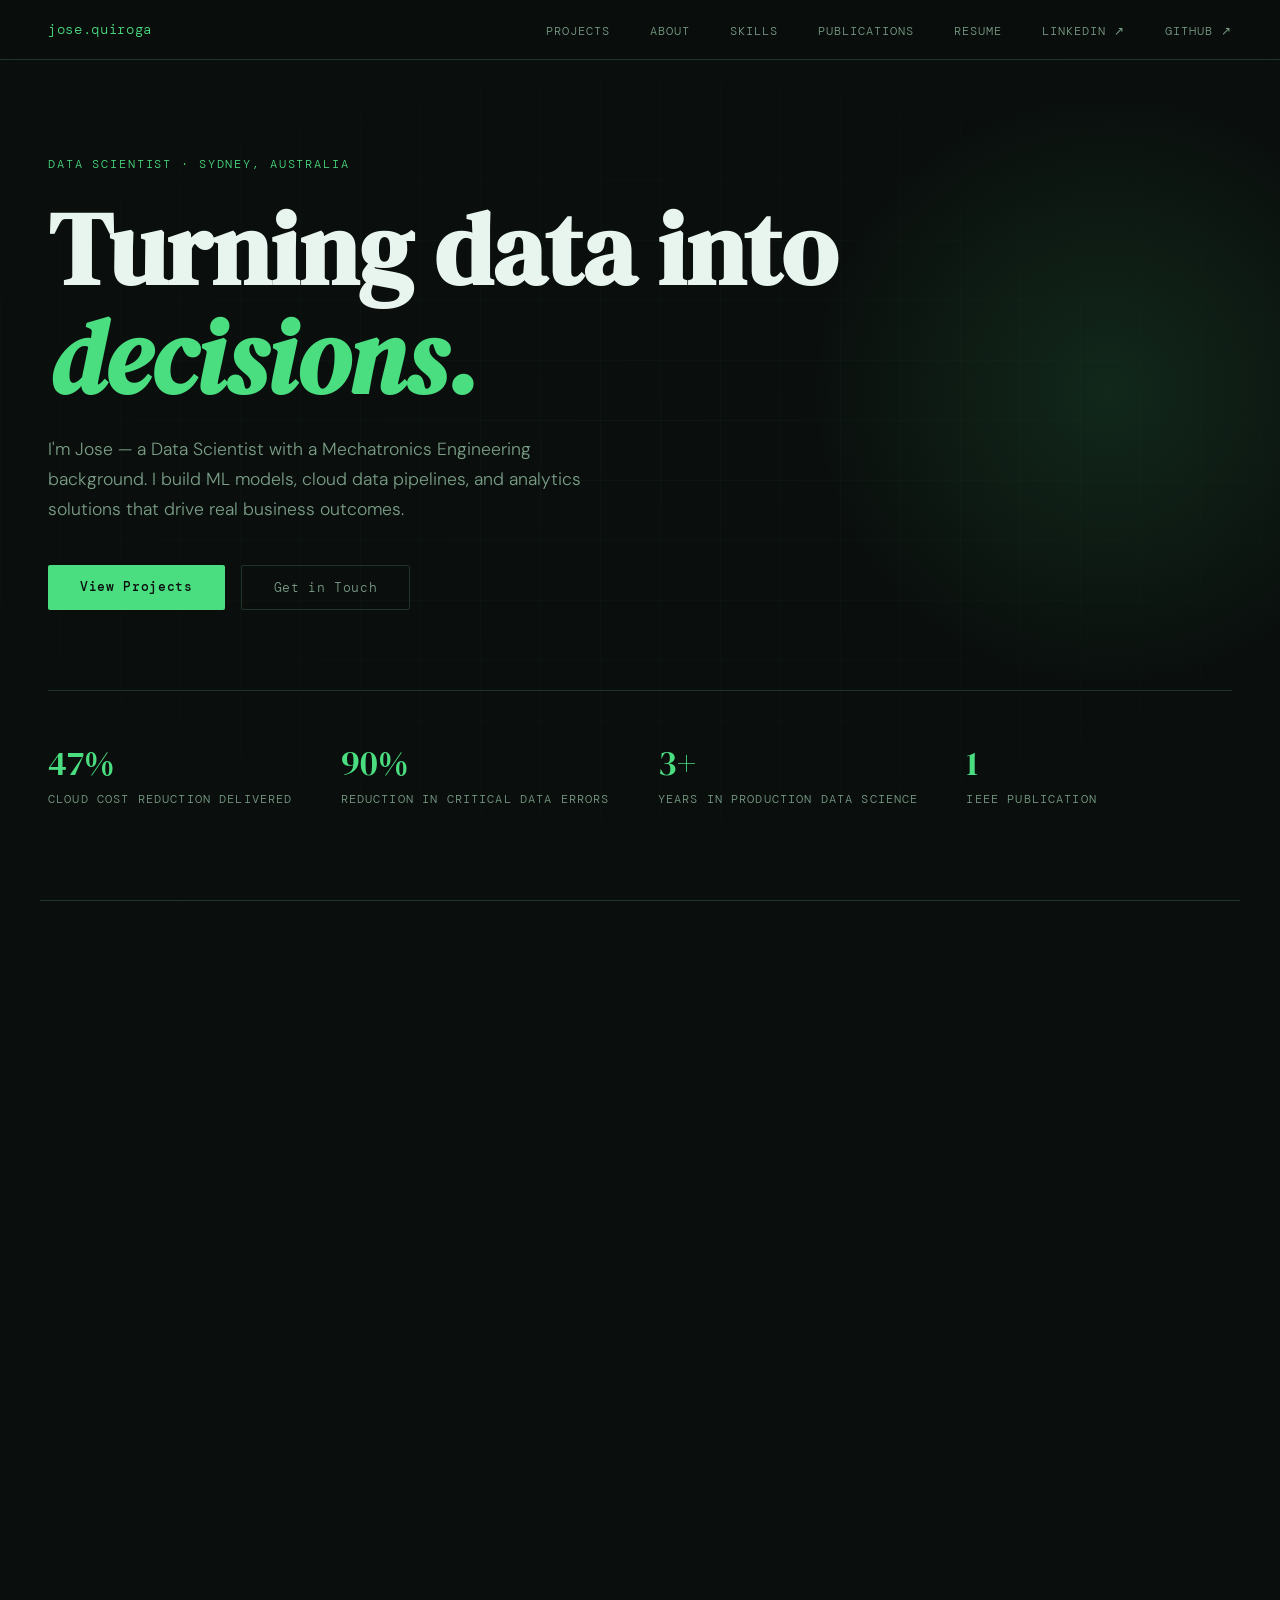
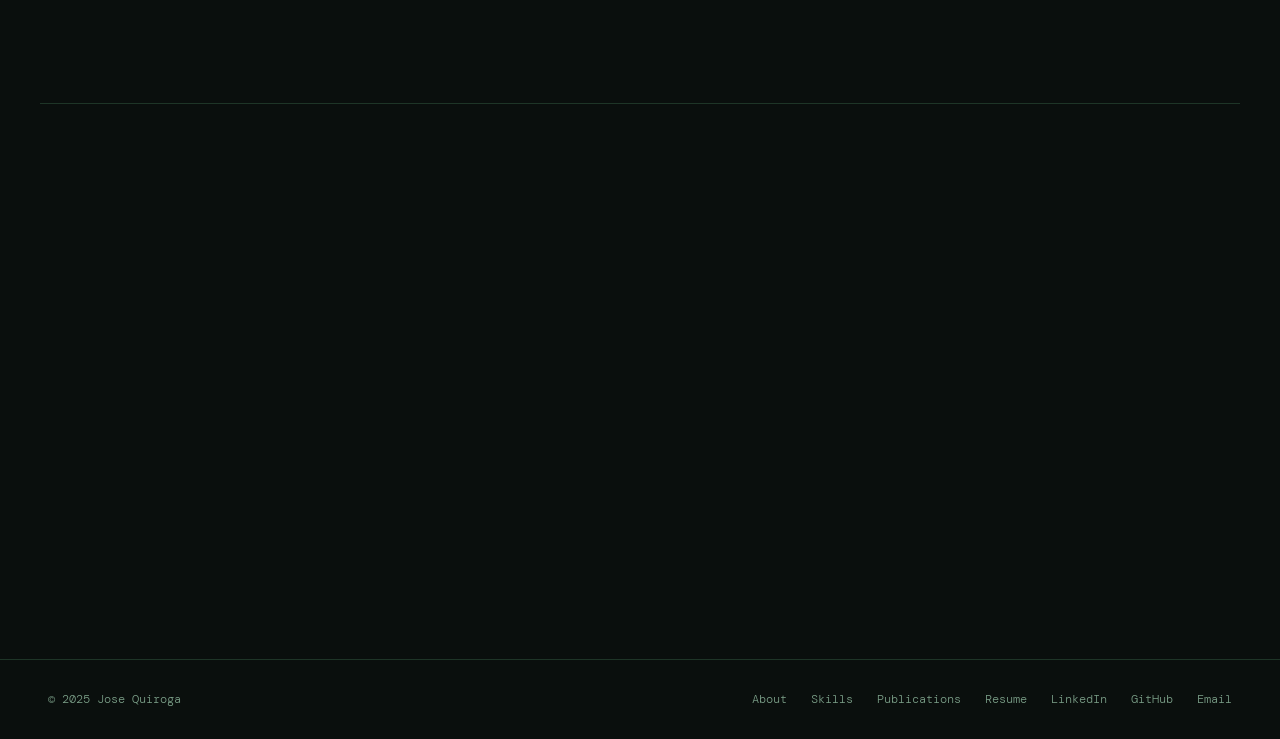
==== index.html @ fa546845 "first commit Changed layouts" ====
<!DOCTYPE html>
<html lang="en">
<head>
  <meta charset="UTF-8" />
  <meta name="viewport" content="width=device-width, initial-scale=1.0" />
  <title>Jose Quiroga — Data Scientist</title>
  <meta name="description" content="Portfolio of Jose Quiroga, a Data Scientist with a Mechatronics Engineering background, specialising in ML, cloud pipelines, and data-driven solutions." />
  <link rel="preconnect" href="https://fonts.googleapis.com" />
  <link href="https://fonts.googleapis.com/css2?family=DM+Serif+Display:ital@0;1&family=DM+Mono:wght@300;400;500&family=DM+Sans:wght@300;400;500&display=swap" rel="stylesheet" />
  <style>
    :root {
      --bg: #0a0f0d;
      --surface: #111a15;
      --card: #162019;
      --accent: #4ade80;
      --accent2: #86efac;
      --text: #e8f5ee;
      --muted: #7a9e87;
      --border: #1e3527;
      --serif: 'DM Serif Display', serif;
      --mono: 'DM Mono', monospace;
      --sans: 'DM Sans', sans-serif;
    }

    *, *::before, *::after { box-sizing: border-box; margin: 0; padding: 0; }

    html { scroll-behavior: smooth; }

    body {
      background: var(--bg);
      color: var(--text);
      font-family: var(--sans);
      font-weight: 300;
      overflow-x: hidden;
    }

    /* ─── NAV ─── */
    nav {
      position: fixed;
      top: 0; left: 0; right: 0;
      z-index: 100;
      display: flex;
      justify-content: space-between;
      align-items: center;
      padding: 1.2rem 3rem;
      background: rgba(10, 15, 13, 0.85);
      backdrop-filter: blur(12px);
      border-bottom: 1px solid var(--border);
    }

    .nav-logo {
      font-family: var(--mono);
      font-size: 0.85rem;
      color: var(--accent);
      letter-spacing: 0.05em;
    }

    .nav-links {
      display: flex;
      gap: 2.5rem;
      list-style: none;
    }

    .nav-links a {
      font-family: var(--mono);
      font-size: 0.78rem;
      color: var(--muted);
      text-decoration: none;
      letter-spacing: 0.08em;
      text-transform: uppercase;
      transition: color 0.2s;
    }

    .nav-links a:hover { color: var(--accent); }

    /* ─── HERO ─── */
    #hero {
      min-height: 100vh;
      display: flex;
      flex-direction: column;
      justify-content: center;
      padding: 8rem 3rem 4rem;
      position: relative;
      overflow: hidden;
    }

    .hero-grid {
      position: absolute;
      inset: 0;
      background-image:
        linear-gradient(rgba(74,222,128,0.04) 1px, transparent 1px),
        linear-gradient(90deg, rgba(74,222,128,0.04) 1px, transparent 1px);
      background-size: 60px 60px;
      mask-image: radial-gradient(ellipse 80% 60% at 50% 50%, black, transparent);
    }

    .hero-glow {
      position: absolute;
      width: 600px;
      height: 600px;
      border-radius: 50%;
      background: radial-gradient(circle, rgba(74,222,128,0.12) 0%, transparent 70%);
      top: 10%; right: -10%;
      pointer-events: none;
    }

    .hero-tag {
      font-family: var(--mono);
      font-size: 0.78rem;
      color: var(--accent);
      letter-spacing: 0.15em;
      text-transform: uppercase;
      margin-bottom: 1.5rem;
      opacity: 0;
      animation: fadeUp 0.8s 0.2s forwards;
    }

    .hero-title {
      font-family: var(--serif);
      font-size: clamp(3.5rem, 8vw, 7rem);
      line-height: 1.05;
      color: var(--text);
      margin-bottom: 1.5rem;
      opacity: 0;
      animation: fadeUp 0.8s 0.4s forwards;
    }

    .hero-title em {
      font-style: italic;
      color: var(--accent);
    }

    .hero-sub {
      font-size: 1.1rem;
      color: var(--muted);
      max-width: 540px;
      line-height: 1.7;
      margin-bottom: 2.5rem;
      opacity: 0;
      animation: fadeUp 0.8s 0.6s forwards;
    }

    .hero-ctas {
      display: flex;
      gap: 1rem;
      flex-wrap: wrap;
      opacity: 0;
      animation: fadeUp 0.8s 0.8s forwards;
    }

    .btn {
      display: inline-block;
      padding: 0.8rem 2rem;
      font-family: var(--mono);
      font-size: 0.82rem;
      letter-spacing: 0.05em;
      text-decoration: none;
      border-radius: 2px;
      transition: all 0.2s;
      cursor: pointer;
    }

    .btn-primary {
      background: var(--accent);
      color: var(--bg);
      font-weight: 500;
    }

    .btn-primary:hover {
      background: var(--accent2);
      transform: translateY(-1px);
    }

    .btn-outline {
      border: 1px solid var(--border);
      color: var(--muted);
    }

    .btn-outline:hover {
      border-color: var(--accent);
      color: var(--accent);
    }

    .hero-stats {
      display: flex;
      gap: 3rem;
      margin-top: 5rem;
      padding-top: 3rem;
      border-top: 1px solid var(--border);
      opacity: 0;
      animation: fadeUp 0.8s 1s forwards;
    }

    .stat-num {
      font-family: var(--serif);
      font-size: 2.2rem;
      color: var(--accent);
      display: block;
    }

    .stat-label {
      font-family: var(--mono);
      font-size: 0.72rem;
      color: var(--muted);
      letter-spacing: 0.1em;
      text-transform: uppercase;
    }

    /* ─── SECTIONS ─── */
    section {
      padding: 6rem 3rem;
      max-width: 1200px;
      margin: 0 auto;
    }

    .section-label {
      font-family: var(--mono);
      font-size: 0.75rem;
      color: var(--accent);
      letter-spacing: 0.15em;
      text-transform: uppercase;
      margin-bottom: 1rem;
    }

    .section-title {
      font-family: var(--serif);
      font-size: clamp(2rem, 4vw, 3rem);
      color: var(--text);
      margin-bottom: 3rem;
    }

    /* ─── ABOUT ─── */
    #about {
      border-top: 1px solid var(--border);
    }

    .about-grid {
      display: grid;
      grid-template-columns: 1fr 1fr;
      gap: 5rem;
      align-items: start;
    }

    .about-text p {
      color: var(--muted);
      line-height: 1.85;
      margin-bottom: 1.2rem;
      font-size: 1rem;
    }

    .about-text p strong {
      color: var(--text);
      font-weight: 500;
    }

    .about-details {
      display: flex;
      flex-direction: column;
      gap: 1.5rem;
    }

    .detail-block {
      background: var(--card);
      border: 1px solid var(--border);
      padding: 1.5rem;
      border-radius: 4px;
    }

    .detail-block h4 {
      font-family: var(--mono);
      font-size: 0.72rem;
      color: var(--accent);
      letter-spacing: 0.12em;
      text-transform: uppercase;
      margin-bottom: 0.8rem;
    }

    .detail-block p, .detail-block ul {
      color: var(--muted);
      font-size: 0.92rem;
      line-height: 1.7;
    }

    .detail-block ul { list-style: none; }

    .detail-block ul li::before {
      content: '→ ';
      color: var(--accent);
      font-family: var(--mono);
    }

    .skills-grid {
      display: flex;
      flex-wrap: wrap;
      gap: 0.5rem;
      margin-top: 0.5rem;
    }

    .skill-tag {
      font-family: var(--mono);
      font-size: 0.72rem;
      padding: 0.3rem 0.75rem;
      border: 1px solid var(--border);
      border-radius: 2px;
      color: var(--muted);
      letter-spacing: 0.05em;
      transition: all 0.2s;
    }

    .skill-tag:hover {
      border-color: var(--accent);
      color: var(--accent);
    }

    /* ─── PROJECTS ─── */
    #projects { border-top: 1px solid var(--border); }

    .projects-list {
      display: flex;
      flex-direction: column;
      gap: 1.5rem;
    }

    .project-card {
      background: var(--card);
      border: 1px solid var(--border);
      border-radius: 4px;
      padding: 2.5rem;
      display: grid;
      grid-template-columns: 1fr auto;
      gap: 2rem;
      align-items: start;
      transition: border-color 0.25s, transform 0.25s;
      position: relative;
      overflow: hidden;
    }

    .project-card::before {
      content: '';
      position: absolute;
      top: 0; left: 0;
      width: 3px;
      height: 100%;
      background: var(--accent);
      transform: scaleY(0);
      transform-origin: bottom;
      transition: transform 0.3s;
    }

    .project-card:hover {
      border-color: rgba(74,222,128,0.3);
      transform: translateX(4px);
    }

    .project-card:hover::before { transform: scaleY(1); }

    .project-num {
      font-family: var(--mono);
      font-size: 0.7rem;
      color: var(--accent);
      letter-spacing: 0.1em;
      margin-bottom: 0.8rem;
    }

    .project-title {
      font-family: var(--serif);
      font-size: 1.5rem;
      color: var(--text);
      margin-bottom: 0.8rem;
      line-height: 1.2;
    }

    .project-desc {
      color: var(--muted);
      line-height: 1.75;
      font-size: 0.95rem;
      margin-bottom: 1.2rem;
    }

    .project-tags {
      display: flex;
      flex-wrap: wrap;
      gap: 0.4rem;
    }

    .project-tag {
      font-family: var(--mono);
      font-size: 0.68rem;
      padding: 0.25rem 0.6rem;
      background: rgba(74,222,128,0.07);
      border: 1px solid rgba(74,222,128,0.2);
      border-radius: 2px;
      color: var(--accent2);
      letter-spacing: 0.05em;
    }

    .project-link {
      display: flex;
      align-items: center;
      gap: 0.4rem;
      font-family: var(--mono);
      font-size: 0.78rem;
      color: var(--accent);
      text-decoration: none;
      white-space: nowrap;
      padding: 0.6rem 1.2rem;
      border: 1px solid rgba(74,222,128,0.3);
      border-radius: 2px;
      transition: all 0.2s;
      align-self: start;
    }

    .project-link:hover {
      background: rgba(74,222,128,0.1);
    }

    /* ─── FEATURED / HIGHLIGHT ─── */
    .project-card.featured {
      background: linear-gradient(135deg, #162019 0%, #0f1f14 100%);
      border-color: rgba(74,222,128,0.25);
    }

    .featured-badge {
      font-family: var(--mono);
      font-size: 0.65rem;
      color: var(--bg);
      background: var(--accent);
      padding: 0.2rem 0.6rem;
      border-radius: 2px;
      letter-spacing: 0.1em;
      text-transform: uppercase;
      display: inline-block;
      margin-bottom: 0.6rem;
    }

    /* ─── CONTACT ─── */
    #contact {
      border-top: 1px solid var(--border);
      text-align: center;
    }

    #contact .section-title {
      margin-bottom: 1rem;
    }

    .contact-sub {
      color: var(--muted);
      max-width: 480px;
      margin: 0 auto 2.5rem;
      line-height: 1.7;
    }

    .contact-links {
      display: flex;
      justify-content: center;
      gap: 1.5rem;
      flex-wrap: wrap;
      margin-bottom: 3rem;
    }

    .contact-item {
      display: flex;
      flex-direction: column;
      align-items: center;
      gap: 0.3rem;
    }

    .contact-item span {
      font-family: var(--mono);
      font-size: 0.68rem;
      color: var(--accent);
      letter-spacing: 0.1em;
      text-transform: uppercase;
    }

    .contact-item a {
      color: var(--muted);
      text-decoration: none;
      font-size: 0.9rem;
      transition: color 0.2s;
    }

    .contact-item a:hover { color: var(--text); }

    /* ─── FOOTER ─── */
    footer {
      border-top: 1px solid var(--border);
      padding: 2rem 3rem;
      display: flex;
      justify-content: space-between;
      align-items: center;
    }

    footer p {
      font-family: var(--mono);
      font-size: 0.72rem;
      color: var(--muted);
    }

    .footer-links {
      display: flex;
      gap: 1.5rem;
    }

    .footer-links a {
      font-family: var(--mono);
      font-size: 0.72rem;
      color: var(--muted);
      text-decoration: none;
      transition: color 0.2s;
    }

    .footer-links a:hover { color: var(--accent); }

    /* ─── ANIMATIONS ─── */
    @keyframes fadeUp {
      from { opacity: 0; transform: translateY(20px); }
      to   { opacity: 1; transform: translateY(0); }
    }

    .reveal {
      opacity: 0;
      transform: translateY(24px);
      transition: opacity 0.7s, transform 0.7s;
    }

    .reveal.visible {
      opacity: 1;
      transform: none;
    }

    /* ─── RESPONSIVE ─── */
    @media (max-width: 768px) {
      nav { padding: 1rem 1.5rem; }
      .nav-links { gap: 1.2rem; }
      #hero { padding: 7rem 1.5rem 3rem; }
      .hero-stats { gap: 1.5rem; flex-wrap: wrap; }
      section { padding: 4rem 1.5rem; }
      .about-grid { grid-template-columns: 1fr; gap: 2.5rem; }
      .project-card { grid-template-columns: 1fr; }
      footer { flex-direction: column; gap: 1rem; text-align: center; }
    }
  </style>
</head>
<body>

  <!-- NAV -->
  <nav>
    <a href="index.html" class="nav-logo" style="text-decoration:none;">jose.quiroga</a>
    <ul class="nav-links">
      <li><a href="projects.html">Projects</a></li>
      <li><a href="about.html">About</a></li>
      <li><a href="skills.html">Skills</a></li>
      <li><a href="publications.html">Publications</a></li>
      <li><a href="resume.html">Resume</a></li>
      <li><a href="https://www.linkedin.com/in/josefquiroga/" target="_blank">LinkedIn ↗</a></li>
      <li><a href="https://github.com/josefquiroga" target="_blank">GitHub ↗</a></li>
    </ul>
  </nav>

  <!-- HERO -->
  <div id="hero">
    <div class="hero-grid"></div>
    <div class="hero-glow"></div>
    <p class="hero-tag">Data Scientist · Sydney, Australia</p>
    <h1 class="hero-title">Turning data into<br /><em>decisions.</em></h1>
    <p class="hero-sub">
      I'm Jose — a Data Scientist with a Mechatronics Engineering background. I build ML models, cloud data pipelines, and analytics solutions that drive real business outcomes.
    </p>
    <div class="hero-ctas">
      <a href="projects.html" class="btn btn-primary">View Projects</a>
      <a href="#contact" class="btn btn-outline">Get in Touch</a>
    </div>
    <div class="hero-stats">
      <div>
        <span class="stat-num">47%</span>
        <span class="stat-label">Cloud cost reduction delivered</span>
      </div>
      <div>
        <span class="stat-num">90%</span>
        <span class="stat-label">Reduction in critical data errors</span>
      </div>
      <div>
        <span class="stat-num">3+</span>
        <span class="stat-label">Years in production data science</span>
      </div>
      <div>
        <span class="stat-num">1</span>
        <span class="stat-label">IEEE publication</span>
      </div>
    </div>
  </div>

  <!-- ABOUT -->
  <section id="about">
    <p class="section-label reveal">About me</p>
    <h2 class="section-title reveal">Engineer by training,<br />data scientist by practice.</h2>
    <div class="about-grid">
      <div class="about-text reveal">
        <p>
          I'm a Data Scientist currently based in <strong>Sydney, Australia</strong>, working at DataMesh Group where I build and deploy machine learning models and large-scale cloud data pipelines. My background is in <strong>Mechatronics Engineering</strong> — which means I approach data problems with an engineering mindset: rigorous, systematic, and focused on real-world impact.
        </p>
        <p>
          I hold an <strong>MSc in Data Science and Innovation</strong> from UTS and an <strong>MEng in Artificial Intelligence and IoT</strong> from the University of Sonora. I've worked across three countries — Mexico, the USA, and Australia — and across industries from automotive manufacturing (Ford Motor Company) to fintech.
        </p>
        <p>
          My work spans the full data science lifecycle: from raw data ingestion and pipeline engineering to predictive modelling, dashboards, and production deployment. I care about building things that are not just technically sound, but that actually move the needle for the business.
        </p>
        <p>
          Outside of work, I'm passionate about the intersection of AI and physical systems — a thread that runs from my early IoT research to my current work in production ML.
        </p>
        <br />
        <a href="https://www.linkedin.com/in/josefquiroga/" class="btn btn-outline" target="_blank">View full experience on LinkedIn ↗</a>
      </div>
      <div class="about-details reveal">
        <div class="detail-block">
          <h4>Currently</h4>
          <ul>
            <li>Data Scientist at DataMesh Group, Sydney</li>
            <li>Open to new opportunities in Sydney & remote US roles</li>
          </ul>
        </div>
        <div class="detail-block">
          <h4>Education</h4>
          <ul>
            <li>MSc Data Science & Innovation — UTS</li>
            <li>MEng Artificial Intelligence & IoT — Univ. of Sonora</li>
            <li>BSc Mechatronics Engineering — ITESM</li>
          </ul>
        </div>
        <div class="detail-block">
          <h4>Core Tech Stack</h4>
          <div class="skills-grid">
            <span class="skill-tag">Python</span>
            <span class="skill-tag">Scikit-learn</span>
            <span class="skill-tag">TensorFlow</span>
            <span class="skill-tag">SQL</span>
            <span class="skill-tag">GCP</span>
            <span class="skill-tag">BigQuery</span>
            <span class="skill-tag">Apache Beam</span>
            <span class="skill-tag">AWS</span>
            <span class="skill-tag">Tableau</span>
            <span class="skill-tag">Docker</span>
            <span class="skill-tag">Git</span>
            <span class="skill-tag">R</span>
          </div>
        </div>
        <div class="detail-block">
          <h4>Languages</h4>
          <ul>
            <li>Spanish — Native</li>
            <li>English — Professional</li>
            <li>Italian — B2 (PLIDA certified)</li>
          </ul>
        </div>
      </div>
    </div>
  </section>

  <!-- PROJECTS -->
  <section id="projects">
    <p class="section-label reveal">Selected work</p>
    <h2 class="section-title reveal">Projects</h2>
    <div class="projects-list">

      <!-- Project 1 -->
      <div class="project-card featured reveal">
        <div>
          <span class="featured-badge">Latest</span>
          <p class="project-num">01</p>
          <h3 class="project-title">Plant Disease Classification using Neural Networks</h3>
          <p class="project-desc">
            Developed a convolutional neural network to classify plant leaf diseases across multiple species. The model was trained on a dataset of over 20,000 images and achieved 89% classification accuracy — enabling faster, automated detection of crop diseases that would otherwise require expert manual inspection. The project covers the full ML pipeline: data preprocessing, augmentation, model architecture design, training, and evaluation.
          </p>
          <div class="project-tags">
            <span class="project-tag">Computer Vision</span>
            <span class="project-tag">CNN</span>
            <span class="project-tag">TensorFlow</span>
            <span class="project-tag">Image Classification</span>
            <span class="project-tag">Python</span>
          </div>
        </div>
        <a href="#" class="project-link">View Project ↗</a>
      </div>

      <!-- Project 2 -->
      <div class="project-card reveal">
        <div>
          <p class="project-num">02</p>
          <h3 class="project-title">Autonomic Hydroponic System with Real-Time Monitoring</h3>
          <p class="project-desc">
            Designed and implemented a self-managing hydroponic system prototype using IoT-connected embedded devices. The system integrates Autonomic Computing techniques to handle self-monitoring, self-regulation, self-healing, and auto-optimisation of resources — with all sensor data streamed and visualised in real time. Published and presented at the <strong>9th International Conference on Control, Mechatronics and Automation (ICCMA)</strong>.
          </p>
          <div class="project-tags">
            <span class="project-tag">IoT</span>
            <span class="project-tag">Embedded Systems</span>
            <span class="project-tag">Real-Time Monitoring</span>
            <span class="project-tag">Autonomic Computing</span>
            <span class="project-tag">IEEE Published</span>
          </div>
        </div>
        <a href="https://ieeexplore.ieee.org/document/9646221" class="project-link" target="_blank">IEEE Paper ↗</a>
      </div>

      <!-- Project 3 -->
      <div class="project-card reveal">
        <div>
          <p class="project-num">03</p>
          <h3 class="project-title">Land Cover Classification via Satellite Image Segmentation</h3>
          <p class="project-desc">
            Applied unsupervised machine learning to identify areas of forage loss from satellite imagery. Using the K-Means clustering algorithm, distinct colour clusters were extracted from the images and used to create masks that differentiate biomass-rich areas from barren land — providing a scalable, low-cost method for environmental and agricultural monitoring across large geographic areas.
          </p>
          <div class="project-tags">
            <span class="project-tag">Image Segmentation</span>
            <span class="project-tag">K-Means Clustering</span>
            <span class="project-tag">Remote Sensing</span>
            <span class="project-tag">Python</span>
            <span class="project-tag">Unsupervised ML</span>
          </div>
        </div>
        <a href="#" class="project-link">View Project ↗</a>
      </div>

    </div>
  </section>

  <!-- CONTACT -->
  <section id="contact">
    <p class="section-label reveal">Let's work together</p>
    <h2 class="section-title reveal">Get in touch</h2>
    <p class="contact-sub reveal">
      I'm open to new data science opportunities in Sydney and remote roles with US companies. Feel free to reach out via email or connect on LinkedIn.
    </p>
    <div class="contact-links reveal">
      <div class="contact-item">
        <span>Email</span>
        <a href="/cdn-cgi/l/email-protection#73191c0016155d02061a011c141233141e121a1f5d101c1e"><span class="__cf_email__" data-cfemail="fe94918d9b98d08f8b978c91999fbe99939f9792d09d9193">[email&#160;protected]</span></a>
      </div>
      <div class="contact-item">
        <span>LinkedIn</span>
        <a href="https://www.linkedin.com/in/josefquiroga/" target="_blank">linkedin.com/in/josefquiroga</a>
      </div>
      <div class="contact-item">
        <span>GitHub</span>
        <a href="https://github.com/josefquiroga" target="_blank">github.com/josefquiroga</a>
      </div>
      <div class="contact-item">
        <span>Location</span>
        <a href="#">Sydney, NSW, Australia</a>
      </div>
    </div>
    <div class="reveal">
      <a href="/cdn-cgi/l/email-protection#4923263a2c2f67383c203b262e28092e24282025672a2624" class="btn btn-primary">Send me an email</a>
    </div>
  </section>

  <!-- FOOTER -->
  <footer>
    <p>© 2025 Jose Quiroga</p>
    <div class="footer-links">
      <a href="about.html">About</a>
      <a href="skills.html">Skills</a>
      <a href="publications.html">Publications</a>
      <a href="resume.html">Resume</a>
      <a href="https://www.linkedin.com/in/josefquiroga/" target="_blank">LinkedIn</a>
      <a href="https://github.com/josefquiroga" target="_blank">GitHub</a>
      <a href="mailto:josef.quiroga@gmail.com">Email</a>
    </div>
  </footer>

  <script data-cfasync="false" src="/cdn-cgi/scripts/5c5dd728/cloudflare-static/email-decode.min.js"></script><script>
    // Scroll reveal
    const reveals = document.querySelectorAll('.reveal');
    const observer = new Intersection
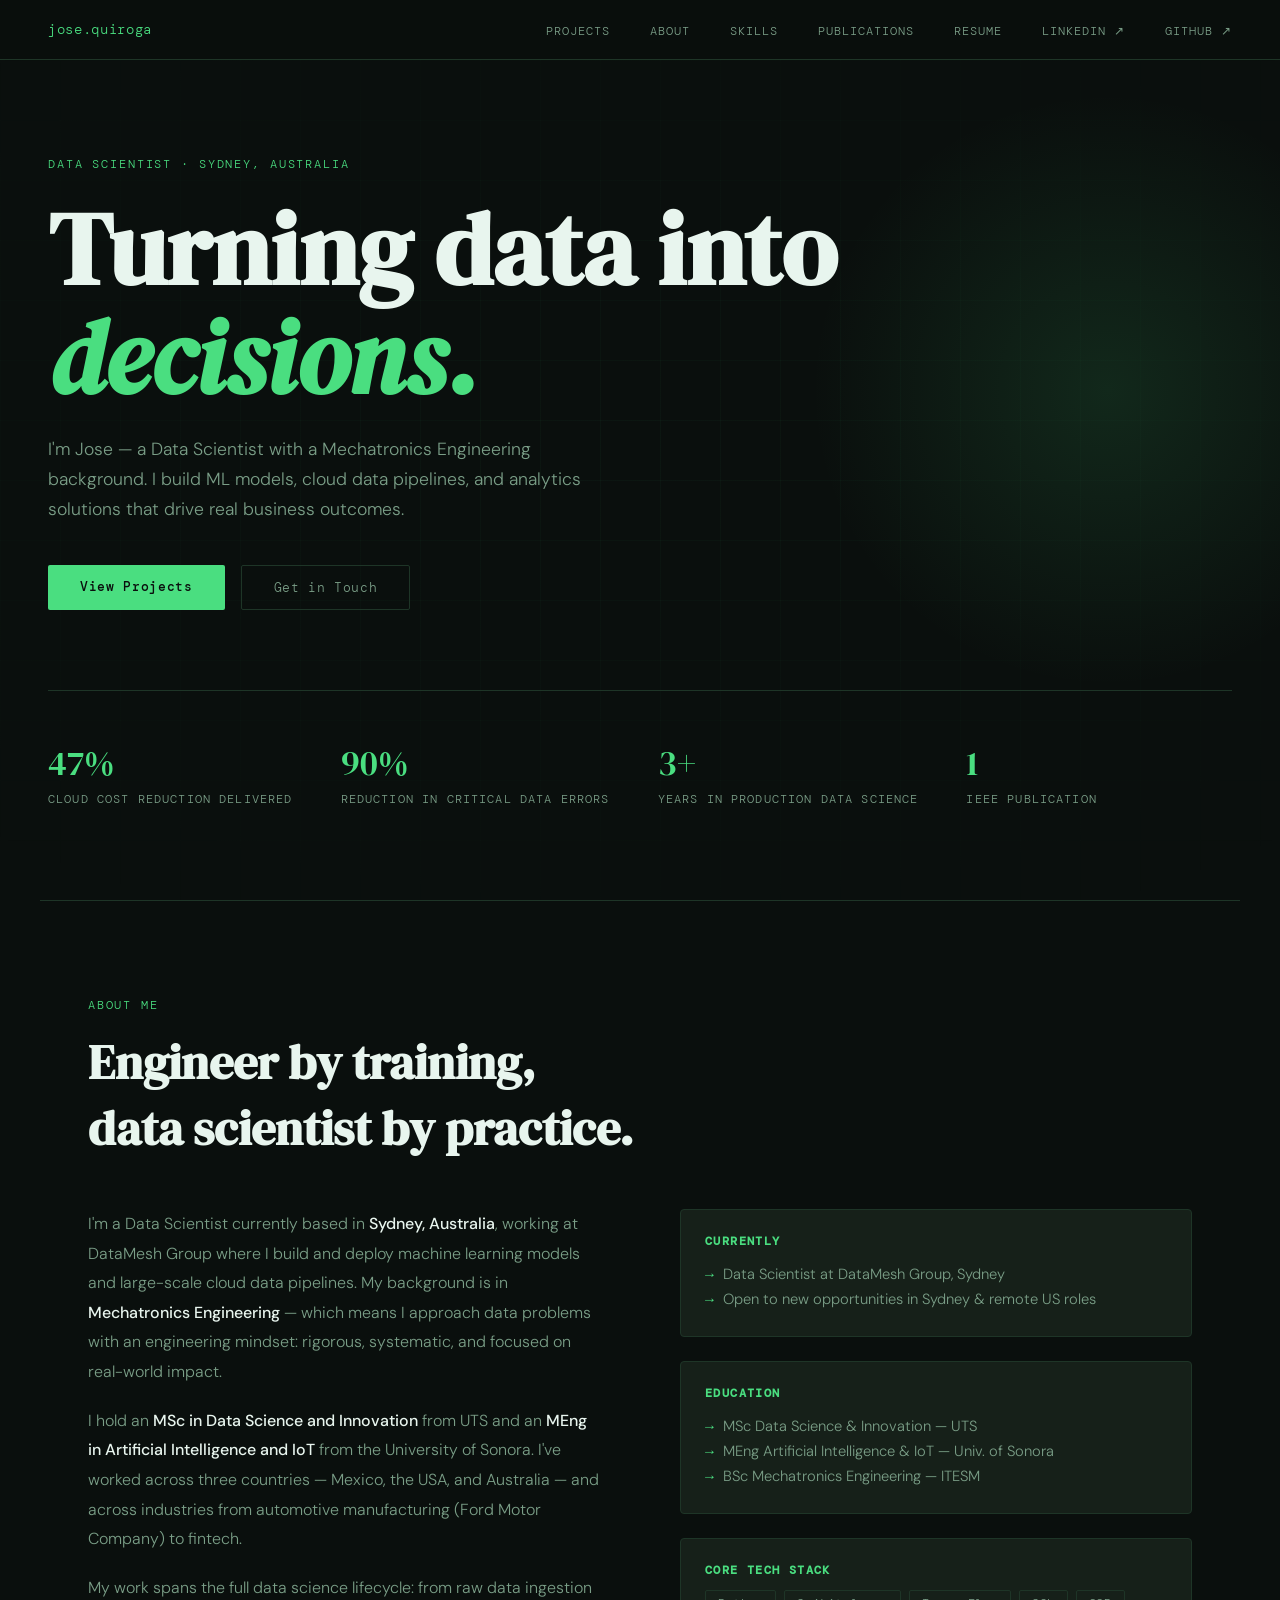
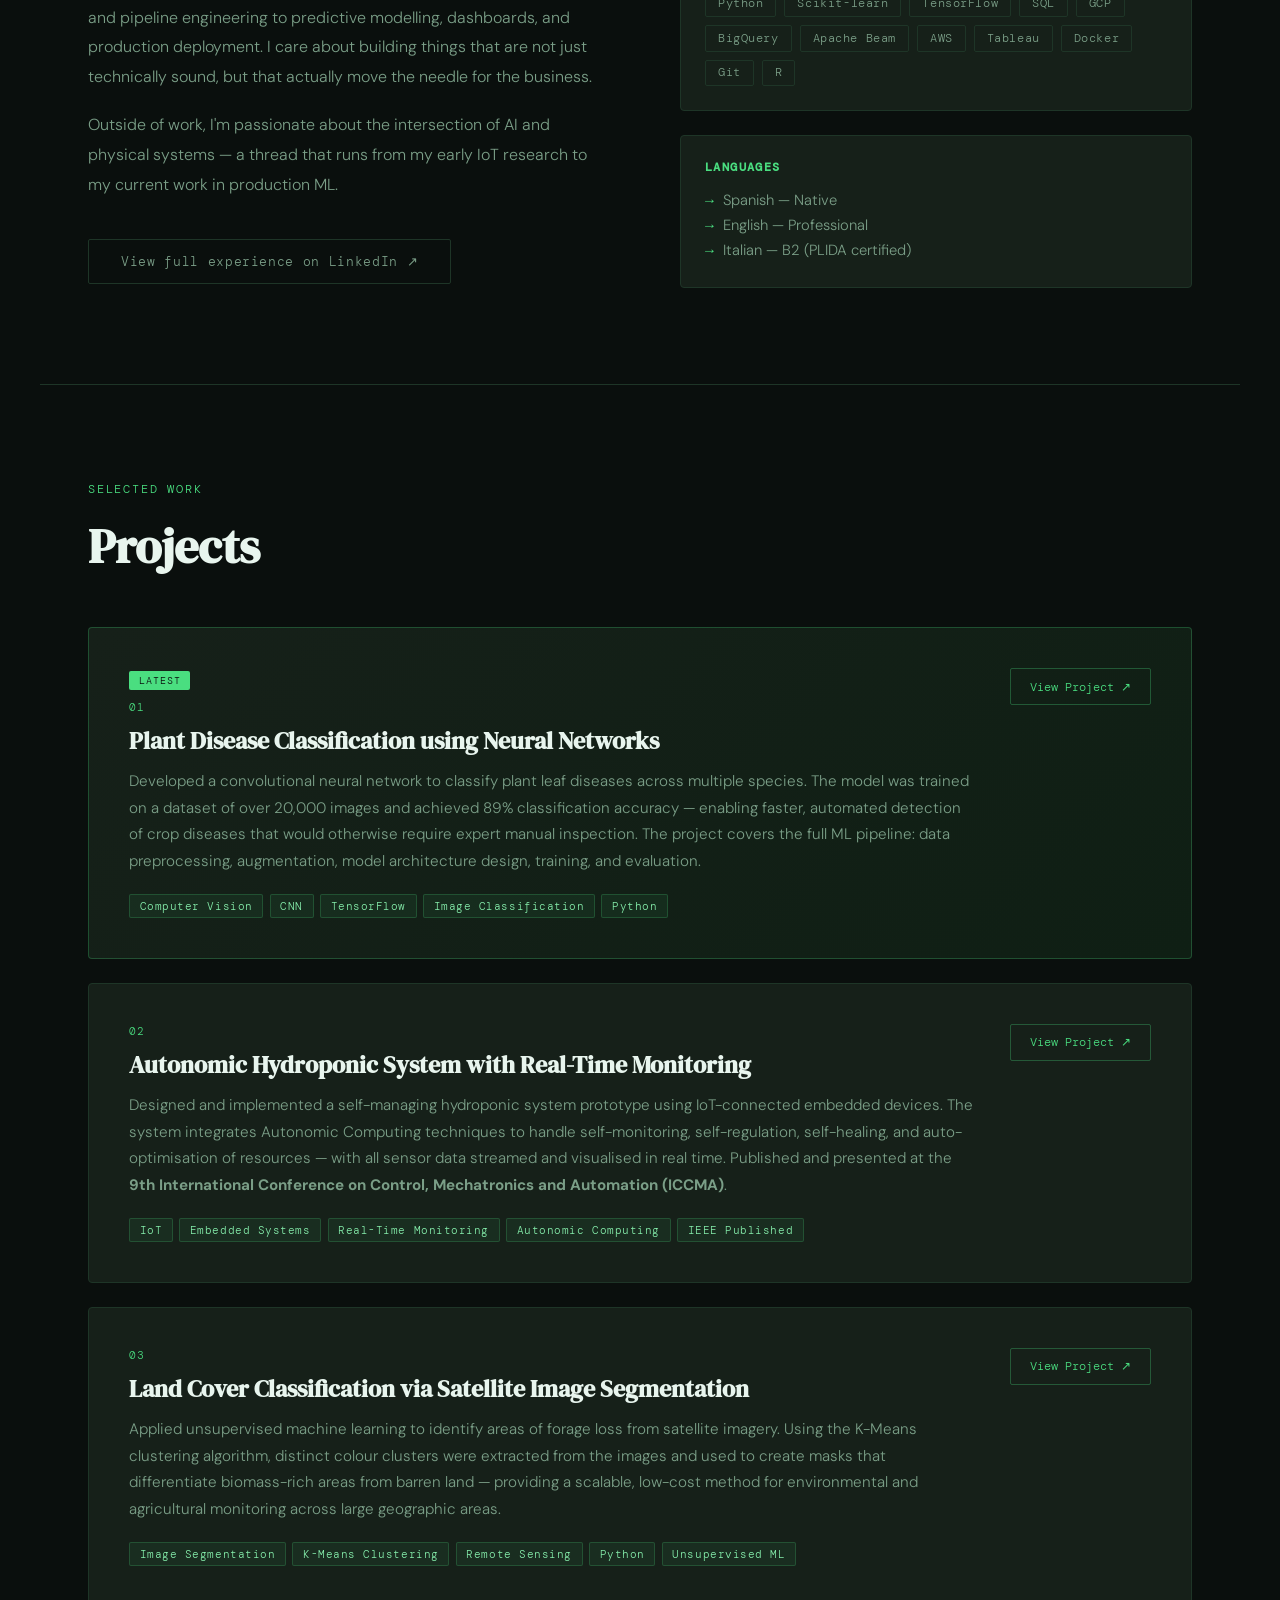
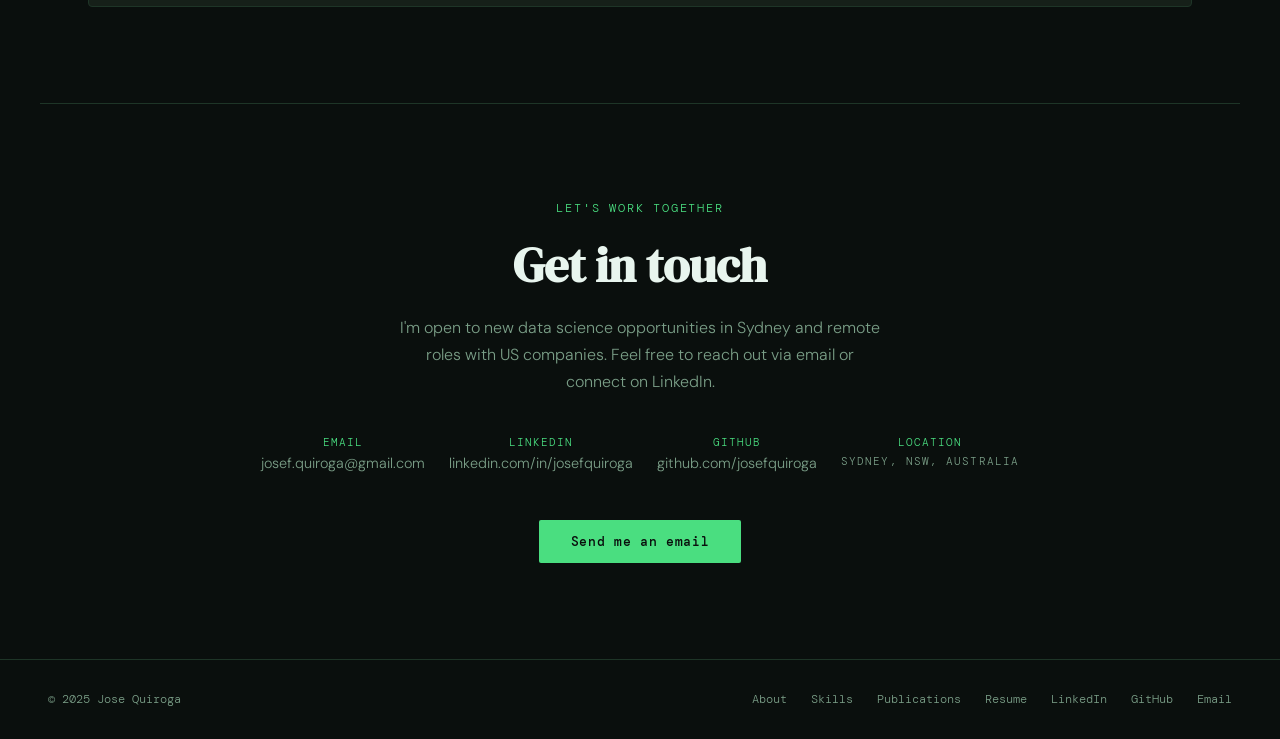
==== commit 87ef46dc: "Changes to index" ====
--- a/index.html
+++ b/index.html
@@ -680,7 +680,7 @@
             <span class="project-tag">Python</span>
           </div>
         </div>
-        <a href="#" class="project-link">View Project ↗</a>
+        <a href="projects/plant-disease.html" class="project-link">View Project ↗</a>
       </div>
 
       <!-- Project 2 -->
@@ -699,7 +699,7 @@
             <span class="project-tag">IEEE Published</span>
           </div>
         </div>
-        <a href="https://ieeexplore.ieee.org/document/9646221" class="project-link" target="_blank">IEEE Paper ↗</a>
+        <a href="projects/hydroponic.html" class="project-link">View Project ↗</a>
       </div>
 
       <!-- Project 3 -->
@@ -718,8 +718,7 @@
             <span class="project-tag">Unsupervised ML</span>
           </div>
         </div>
-        <a href="#" class="project-link">View Project ↗</a>
-      </div>
+        <a href="projects/satellite.html" class="project-link">View Project ↗</a>
 
     </div>
   </section>
@@ -734,7 +733,7 @@
     <div class="contact-links reveal">
       <div class="contact-item">
         <span>Email</span>
-        <a href="/cdn-cgi/l/email-protection#73191c0016155d02061a011c141233141e121a1f5d101c1e"><span class="__cf_email__" data-cfemail="fe94918d9b98d08f8b978c91999fbe99939f9792d09d9193">[email&#160;protected]</span></a>
+        <a href="mailto:josef.quiroga@gmail.com">josef.quiroga@gmail.com</a>
       </div>
       <div class="contact-item">
         <span>LinkedIn</span>
@@ -746,11 +745,11 @@
       </div>
       <div class="contact-item">
         <span>Location</span>
-        <a href="#">Sydney, NSW, Australia</a>
+        <span style="color:var(--muted)">Sydney, NSW, Australia</span>
       </div>
     </div>
     <div class="reveal">
-      <a href="/cdn-cgi/l/email-protection#4923263a2c2f67383c203b262e28092e24282025672a2624" class="btn btn-primary">Send me an email</a>
+      <a href="mailto:josef.quiroga@gmail.com" class="btn btn-primary">Send me an email</a>
     </div>
   </section>
 
@@ -768,7 +767,13 @@
     </div>
   </footer>
 
-  <script data-cfasync="false" src="/cdn-cgi/scripts/5c5dd728/cloudflare-static/email-decode.min.js"></script><script>
-    // Scroll reveal
+  <script>
     const reveals = document.querySelectorAll('.reveal');
-    const observer = new Intersection+    const observer = new IntersectionObserver((entries) => {
+      entries.forEach((e, i) => { if (e.isIntersecting) { setTimeout(() => e.target.classList.add('visible'), i * 80); observer.unobserve(e.target); } });
+    }, { threshold: 0.1 });
+    reveals.forEach(el => observer.observe(el));
+  </script>
+
+</body>
+</html>
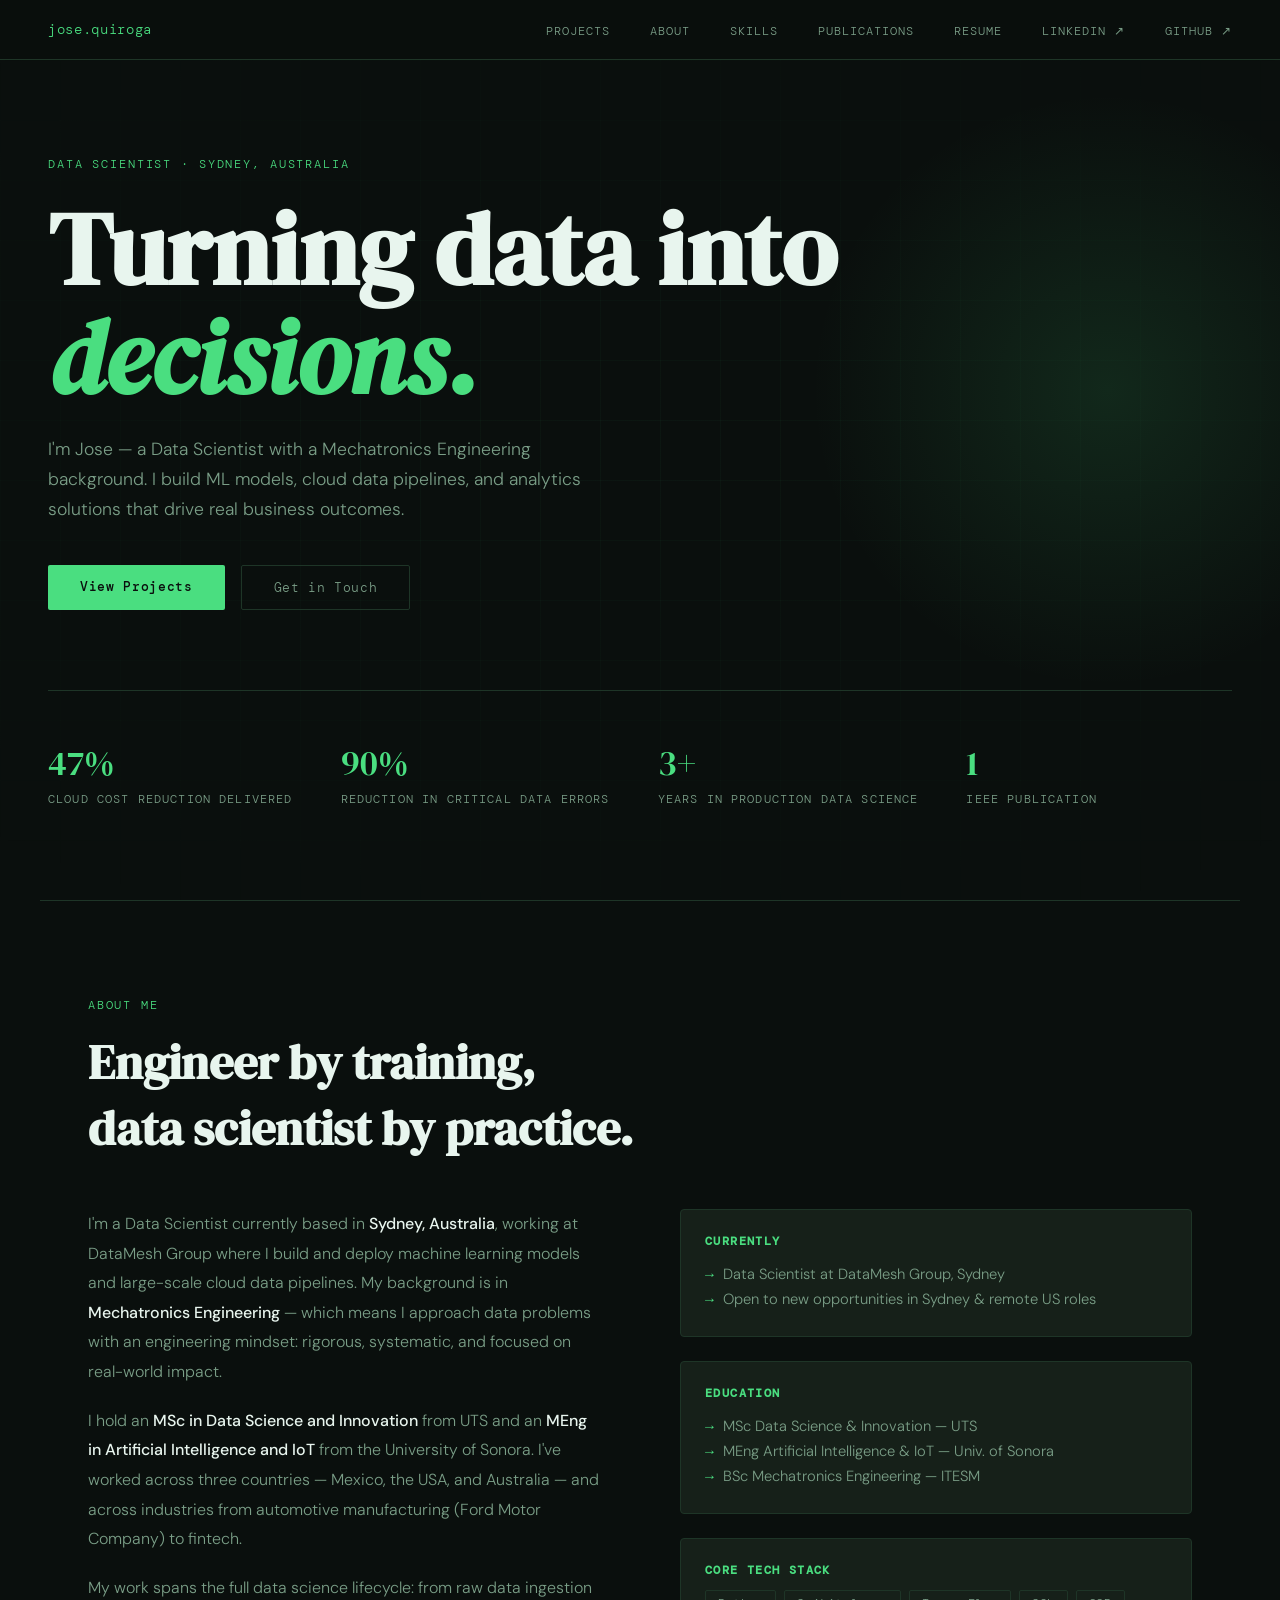
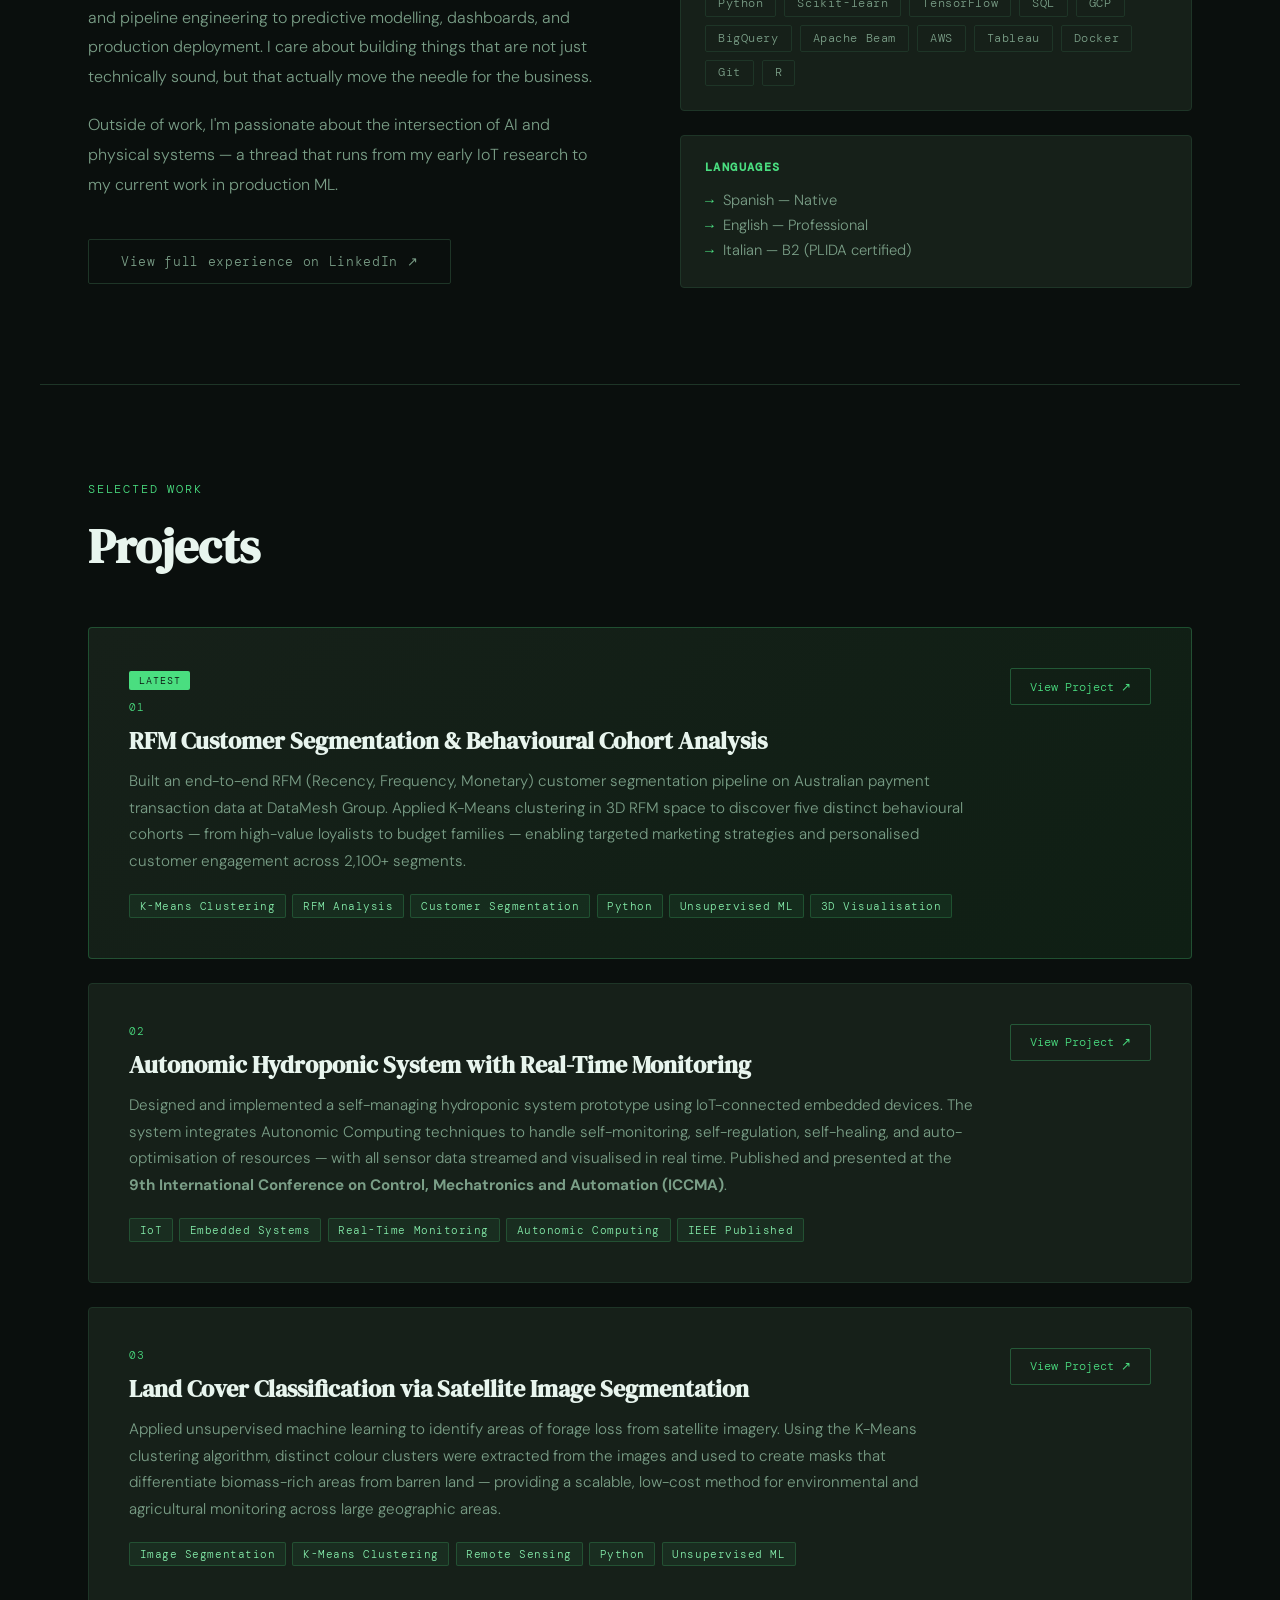
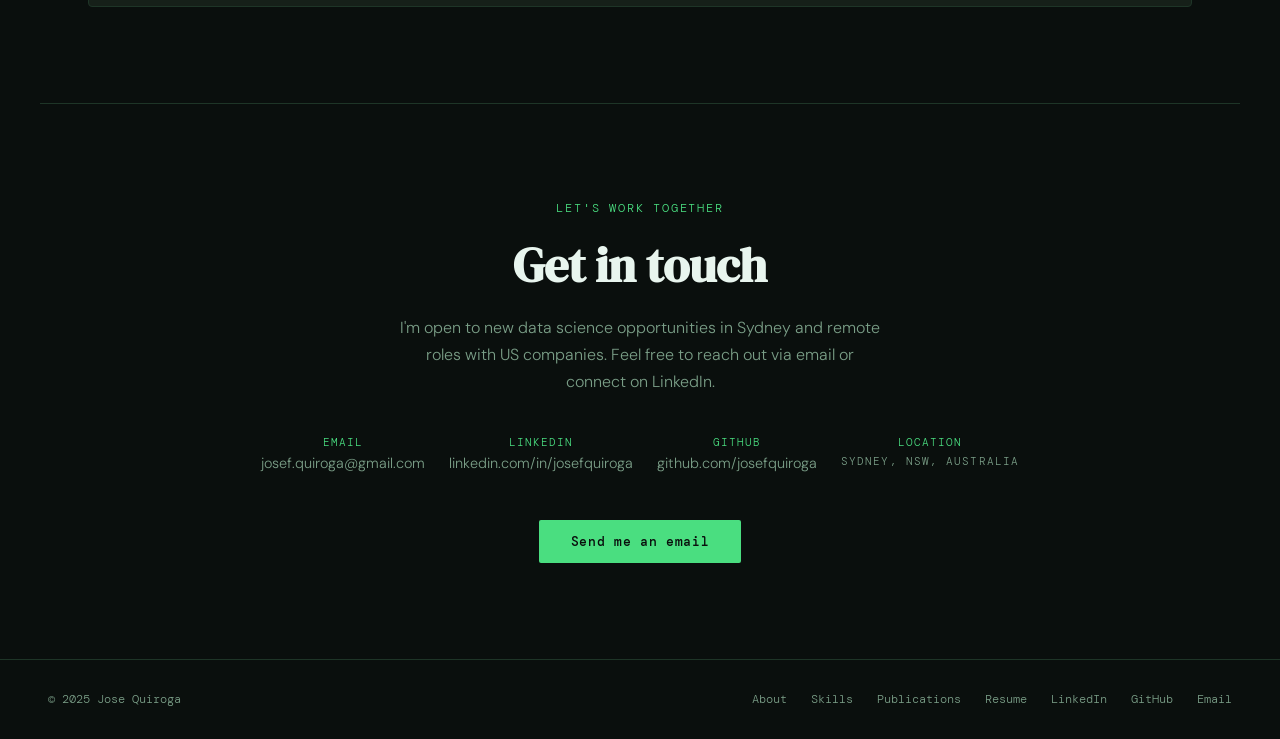
==== commit 7a26981e: "Reorder Project reorder" ====
--- a/index.html
+++ b/index.html
@@ -668,19 +668,20 @@
         <div>
           <span class="featured-badge">Latest</span>
           <p class="project-num">01</p>
-          <h3 class="project-title">Plant Disease Classification using Neural Networks</h3>
+          <h3 class="project-title">RFM Customer Segmentation & Behavioural Cohort Analysis</h3>
           <p class="project-desc">
-            Developed a convolutional neural network to classify plant leaf diseases across multiple species. The model was trained on a dataset of over 20,000 images and achieved 89% classification accuracy — enabling faster, automated detection of crop diseases that would otherwise require expert manual inspection. The project covers the full ML pipeline: data preprocessing, augmentation, model architecture design, training, and evaluation.
+            Built an end-to-end RFM (Recency, Frequency, Monetary) customer segmentation pipeline on Australian payment transaction data at DataMesh Group. Applied K-Means clustering in 3D RFM space to discover five distinct behavioural cohorts — from high-value loyalists to budget families — enabling targeted marketing strategies and personalised customer engagement across 2,100+ segments.
           </p>
           <div class="project-tags">
-            <span class="project-tag">Computer Vision</span>
-            <span class="project-tag">CNN</span>
-            <span class="project-tag">TensorFlow</span>
-            <span class="project-tag">Image Classification</span>
+            <span class="project-tag">K-Means Clustering</span>
+            <span class="project-tag">RFM Analysis</span>
+            <span class="project-tag">Customer Segmentation</span>
             <span class="project-tag">Python</span>
+            <span class="project-tag">Unsupervised ML</span>
+            <span class="project-tag">3D Visualisation</span>
           </div>
         </div>
-        <a href="projects/plant-disease.html" class="project-link">View Project ↗</a>
+        <a href="projects/rfm-segmentation.html" class="project-link">View Project ↗</a>
       </div>
 
       <!-- Project 2 -->
@@ -719,6 +720,7 @@
           </div>
         </div>
         <a href="projects/satellite.html" class="project-link">View Project ↗</a>
+      </div>
 
     </div>
   </section>
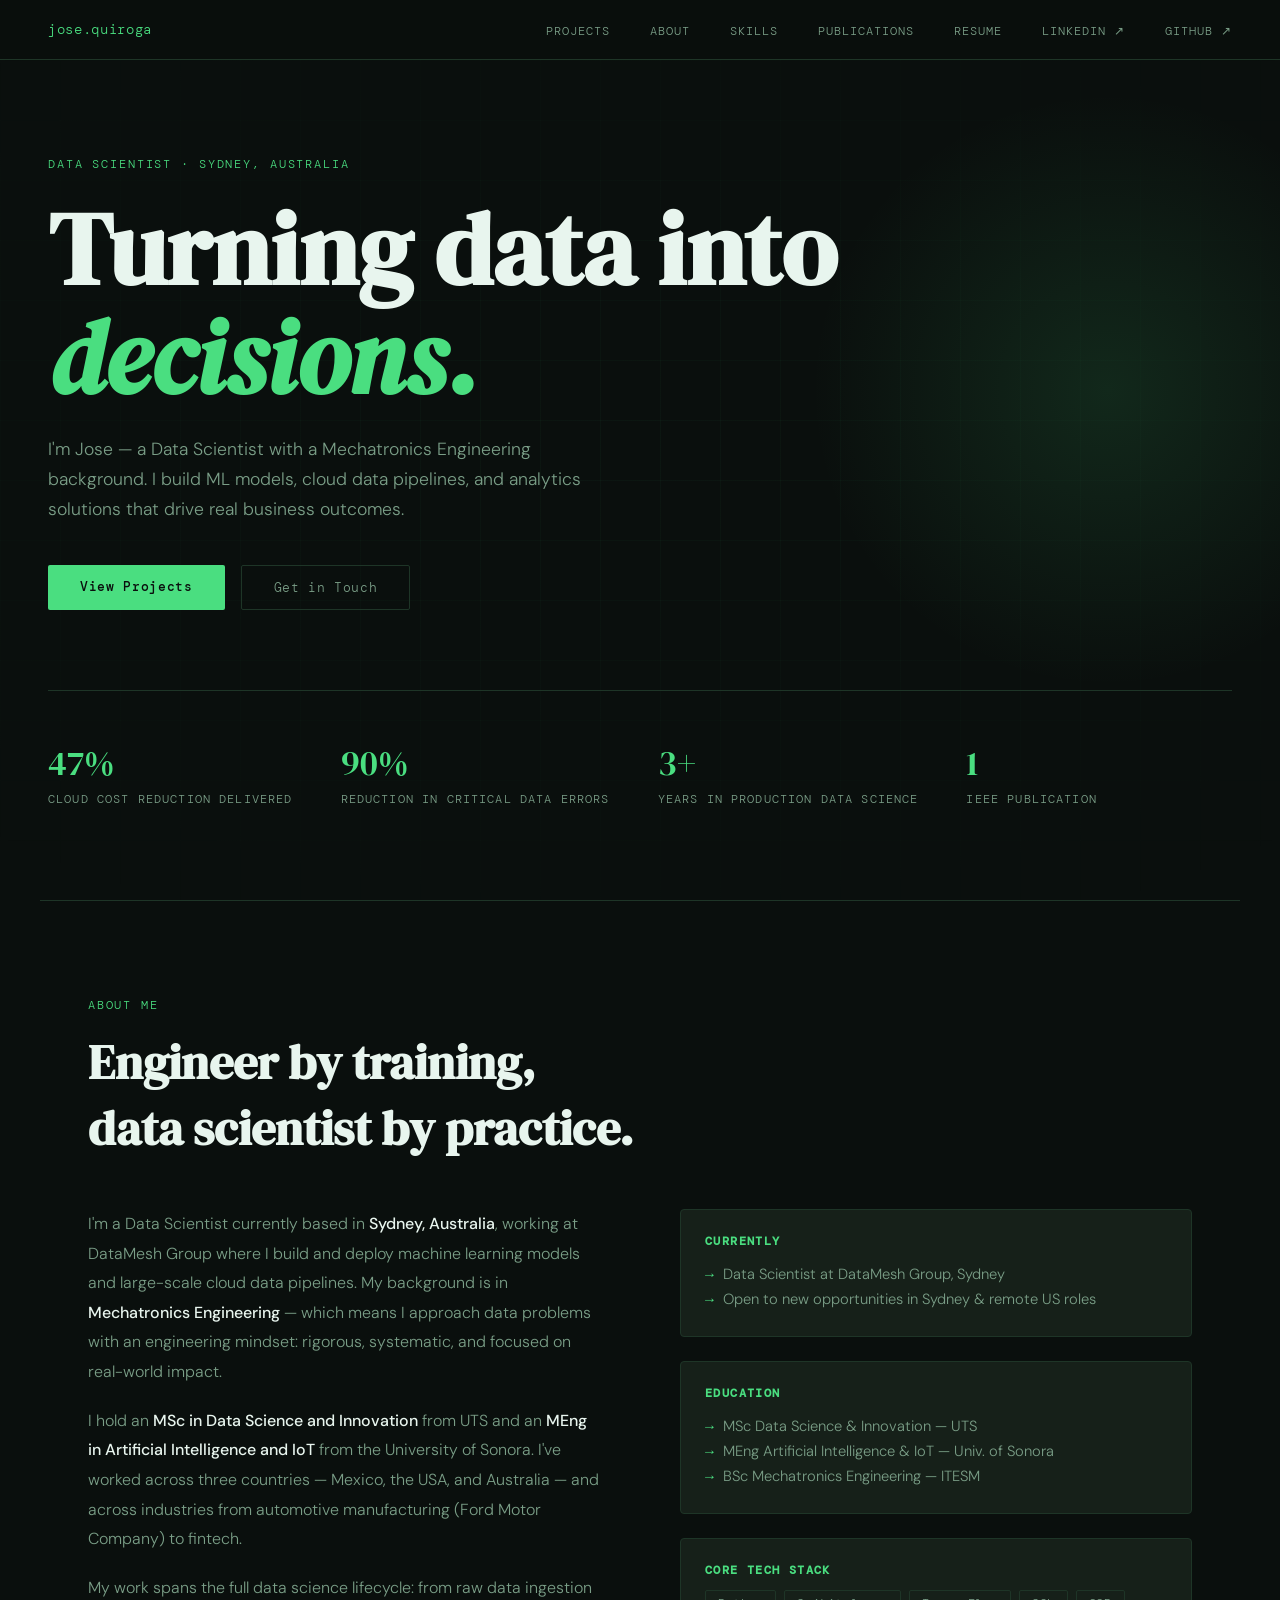
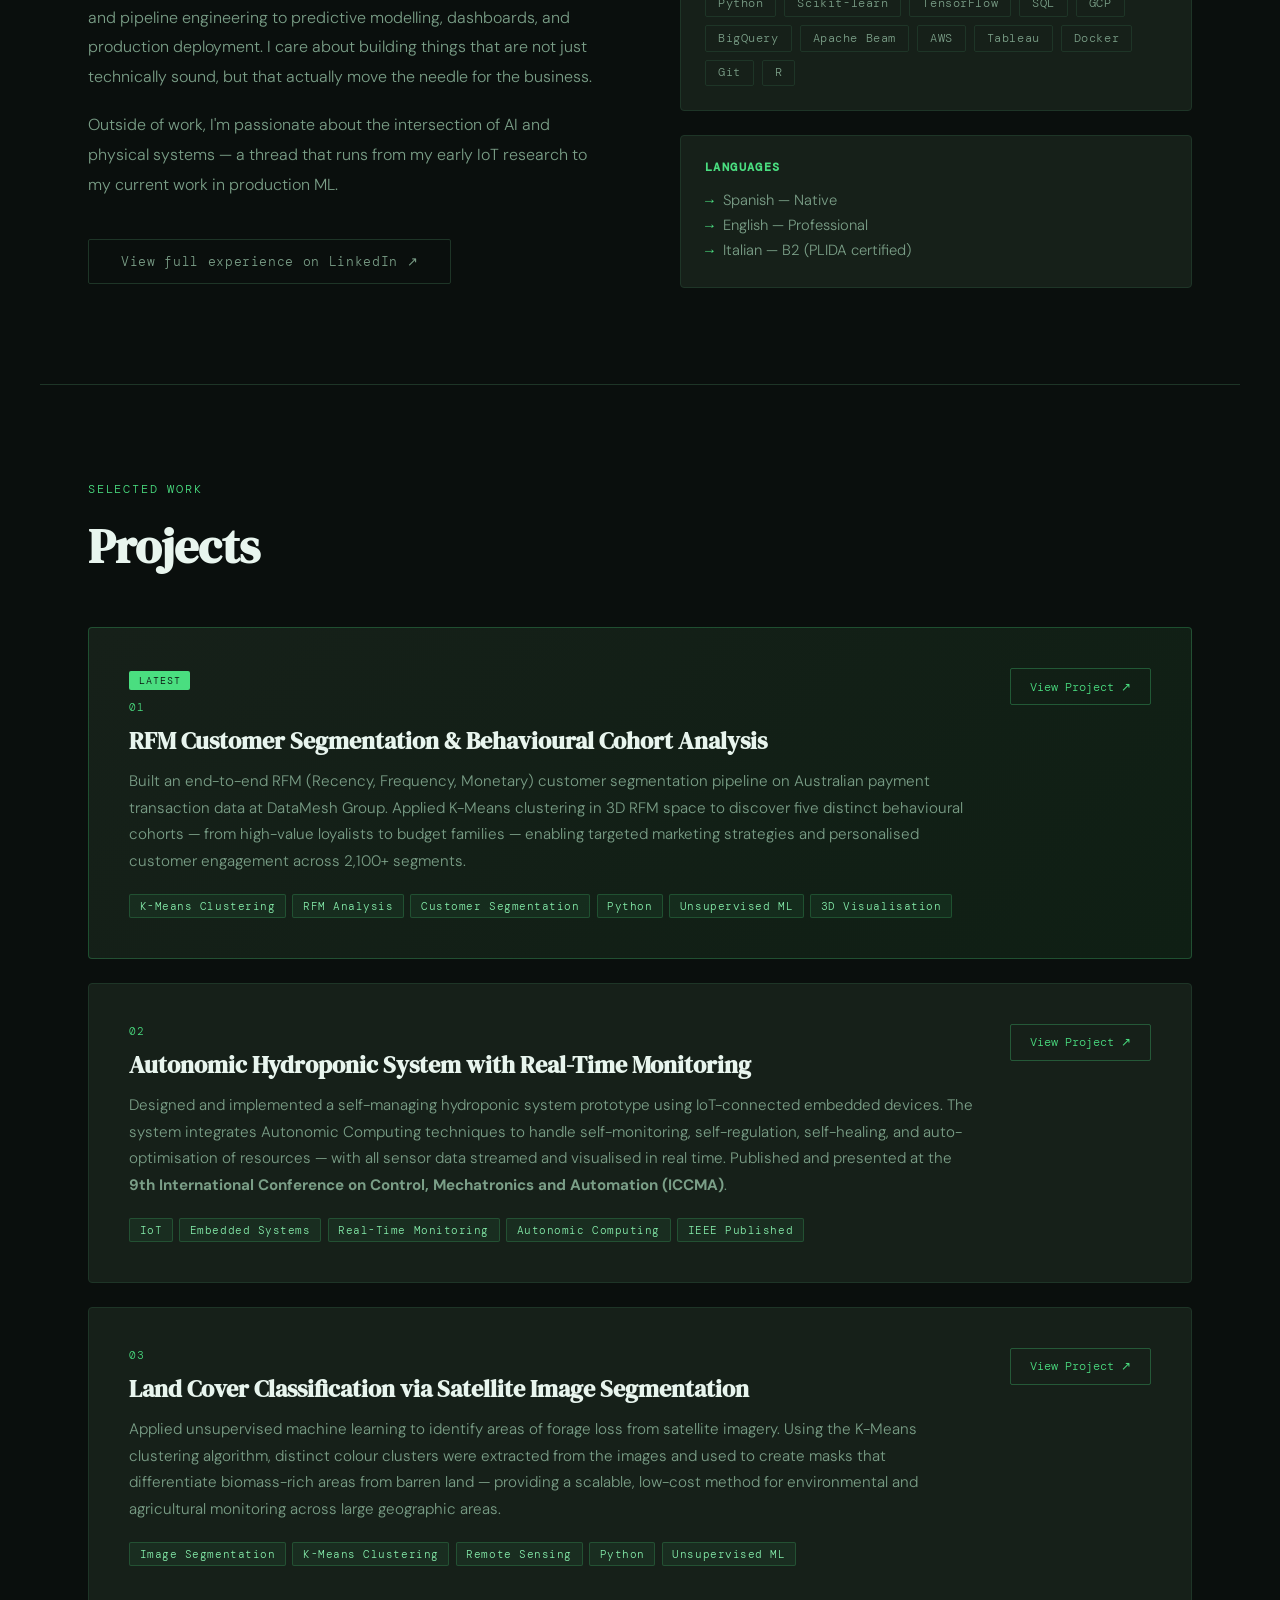
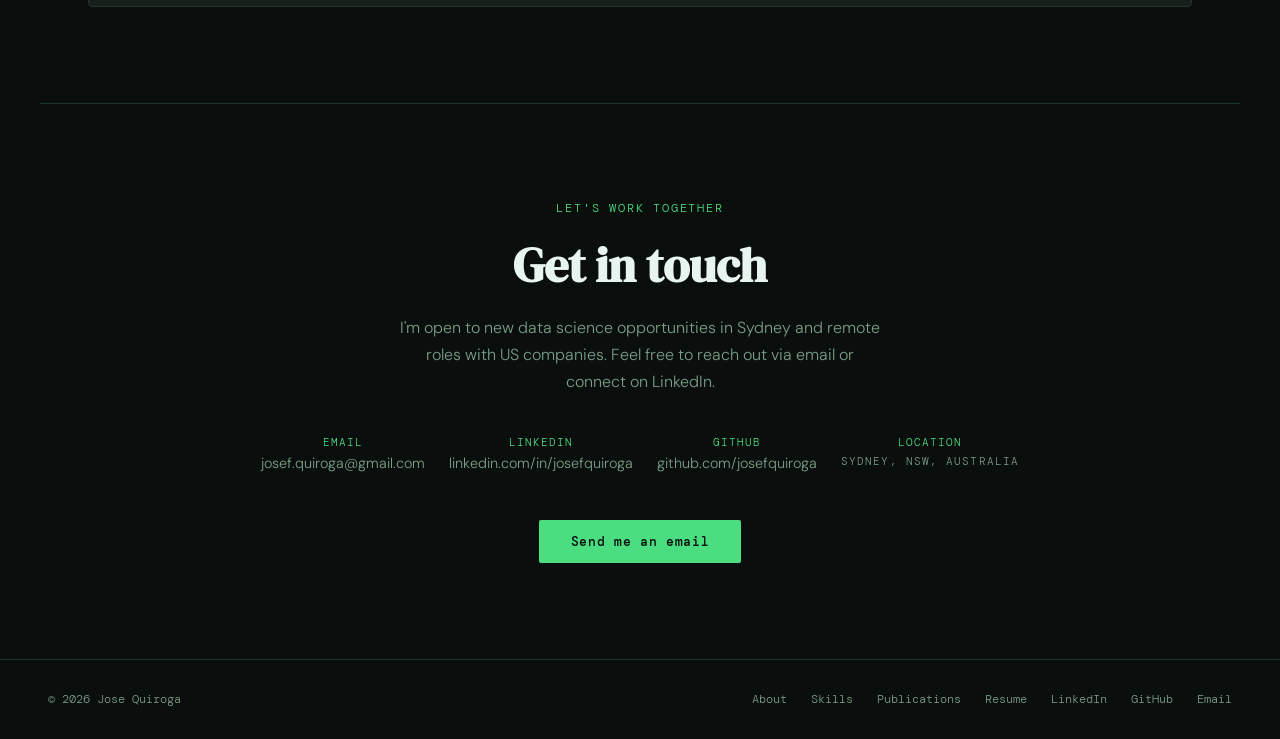
==== commit 0d090e67: "Make portfolio mobile-friendly and remove template leftovers - Add hamburger menu below 900px (the 7" ====
--- a/index.html
+++ b/index.html
@@ -5,74 +5,20 @@
   <meta name="viewport" content="width=device-width, initial-scale=1.0" />
   <title>Jose Quiroga — Data Scientist</title>
   <meta name="description" content="Portfolio of Jose Quiroga, a Data Scientist with a Mechatronics Engineering background, specialising in ML, cloud pipelines, and data-driven solutions." />
+  <link rel="canonical" href="https://josefquiroga.github.io/" />
+  <meta name="theme-color" content="#0a0f0d" />
+  <link rel="icon" href="favicon.svg" type="image/svg+xml" />
+  <meta property="og:type" content="website" />
+  <meta property="og:title" content="Jose Quiroga — Data Scientist" />
+  <meta property="og:description" content="Portfolio of Jose Quiroga, a Data Scientist with a Mechatronics Engineering background, specialising in ML, cloud pipelines, and data-driven solutions." />
+  <meta property="og:url" content="https://josefquiroga.github.io/" />
+  <meta property="og:image" content="https://josefquiroga.github.io/images/og.png" />
+  <meta name="twitter:card" content="summary_large_image" />
   <link rel="preconnect" href="https://fonts.googleapis.com" />
+  <link rel="preconnect" href="https://fonts.gstatic.com" crossorigin />
   <link href="https://fonts.googleapis.com/css2?family=DM+Serif+Display:ital@0;1&family=DM+Mono:wght@300;400;500&family=DM+Sans:wght@300;400;500&display=swap" rel="stylesheet" />
+  <link rel="stylesheet" href="css/site.css" />
   <style>
-    :root {
-      --bg: #0a0f0d;
-      --surface: #111a15;
-      --card: #162019;
-      --accent: #4ade80;
-      --accent2: #86efac;
-      --text: #e8f5ee;
-      --muted: #7a9e87;
-      --border: #1e3527;
-      --serif: 'DM Serif Display', serif;
-      --mono: 'DM Mono', monospace;
-      --sans: 'DM Sans', sans-serif;
-    }
-
-    *, *::before, *::after { box-sizing: border-box; margin: 0; padding: 0; }
-
-    html { scroll-behavior: smooth; }
-
-    body {
-      background: var(--bg);
-      color: var(--text);
-      font-family: var(--sans);
-      font-weight: 300;
-      overflow-x: hidden;
-    }
-
-    /* ─── NAV ─── */
-    nav {
-      position: fixed;
-      top: 0; left: 0; right: 0;
-      z-index: 100;
-      display: flex;
-      justify-content: space-between;
-      align-items: center;
-      padding: 1.2rem 3rem;
-      background: rgba(10, 15, 13, 0.85);
-      backdrop-filter: blur(12px);
-      border-bottom: 1px solid var(--border);
-    }
-
-    .nav-logo {
-      font-family: var(--mono);
-      font-size: 0.85rem;
-      color: var(--accent);
-      letter-spacing: 0.05em;
-    }
-
-    .nav-links {
-      display: flex;
-      gap: 2.5rem;
-      list-style: none;
-    }
-
-    .nav-links a {
-      font-family: var(--mono);
-      font-size: 0.78rem;
-      color: var(--muted);
-      text-decoration: none;
-      letter-spacing: 0.08em;
-      text-transform: uppercase;
-      transition: color 0.2s;
-    }
-
-    .nav-links a:hover { color: var(--accent); }
-
     /* ─── HERO ─── */
     #hero {
       min-height: 100vh;
@@ -482,36 +428,6 @@
 
     .contact-item a:hover { color: var(--text); }
 
-    /* ─── FOOTER ─── */
-    footer {
-      border-top: 1px solid var(--border);
-      padding: 2rem 3rem;
-      display: flex;
-      justify-content: space-between;
-      align-items: center;
-    }
-
-    footer p {
-      font-family: var(--mono);
-      font-size: 0.72rem;
-      color: var(--muted);
-    }
-
-    .footer-links {
-      display: flex;
-      gap: 1.5rem;
-    }
-
-    .footer-links a {
-      font-family: var(--mono);
-      font-size: 0.72rem;
-      color: var(--muted);
-      text-decoration: none;
-      transition: color 0.2s;
-    }
-
-    .footer-links a:hover { color: var(--accent); }
-
     /* ─── ANIMATIONS ─── */
     @keyframes fadeUp {
       from { opacity: 0; transform: translateY(20px); }
@@ -530,31 +446,43 @@
     }
 
     /* ─── RESPONSIVE ─── */
+    @media (hover: none) {
+      .project-card:hover { transform: none; }
+    }
+
     @media (max-width: 768px) {
-      nav { padding: 1rem 1.5rem; }
-      .nav-links { gap: 1.2rem; }
-      #hero { padding: 7rem 1.5rem 3rem; }
-      .hero-stats { gap: 1.5rem; flex-wrap: wrap; }
+      #hero { padding: 7rem 1.5rem 3rem; min-height: 100svh; }
+      .hero-glow { width: 360px; height: 360px; right: -30%; }
+      .hero-stats { display: grid; grid-template-columns: 1fr 1fr; gap: 1.5rem; margin-top: 3rem; padding-top: 2rem; }
       section { padding: 4rem 1.5rem; }
       .about-grid { grid-template-columns: 1fr; gap: 2.5rem; }
-      .project-card { grid-template-columns: 1fr; }
-      footer { flex-direction: column; gap: 1rem; text-align: center; }
+      .project-card { grid-template-columns: 1fr; padding: 1.5rem; gap: 1.2rem; }
+      .project-link { justify-content: center; }
+      .contact-links { flex-direction: column; gap: 1.2rem; }
+    }
+
+    @media (max-width: 400px) {
+      .hero-title { font-size: 2.6rem; }
+      .hero-ctas .btn { flex: 1; text-align: center; padding: 0.8rem 1rem; }
     }
   </style>
 </head>
 <body>
 
+  <a href="#hero" class="skip-link">Skip to content</a>
+
   <!-- NAV -->
   <nav>
-    <a href="index.html" class="nav-logo" style="text-decoration:none;">jose.quiroga</a>
-    <ul class="nav-links">
+    <a href="index.html" class="nav-logo">jose.quiroga</a>
+    <button class="nav-toggle" aria-label="Menu" aria-expanded="false" aria-controls="nav-links"><span></span><span></span><span></span></button>
+    <ul class="nav-links" id="nav-links">
       <li><a href="projects.html">Projects</a></li>
       <li><a href="about.html">About</a></li>
       <li><a href="skills.html">Skills</a></li>
       <li><a href="publications.html">Publications</a></li>
       <li><a href="resume.html">Resume</a></li>
-      <li><a href="https://www.linkedin.com/in/josefquiroga/" target="_blank">LinkedIn ↗</a></li>
-      <li><a href="https://github.com/josefquiroga" target="_blank">GitHub ↗</a></li>
+      <li><a href="https://www.linkedin.com/in/josefquiroga/" target="_blank" rel="noopener">LinkedIn ↗</a></li>
+      <li><a href="https://github.com/josefquiroga" target="_blank" rel="noopener">GitHub ↗</a></li>
     </ul>
   </nav>
 
@@ -610,7 +538,7 @@
           Outside of work, I'm passionate about the intersection of AI and physical systems — a thread that runs from my early IoT research to my current work in production ML.
         </p>
         <br />
-        <a href="https://www.linkedin.com/in/josefquiroga/" class="btn btn-outline" target="_blank">View full experience on LinkedIn ↗</a>
+        <a href="https://www.linkedin.com/in/josefquiroga/" class="btn btn-outline" target="_blank" rel="noopener">View full experience on LinkedIn ↗</a>
       </div>
       <div class="about-details reveal">
         <div class="detail-block">
@@ -739,11 +667,11 @@
       </div>
       <div class="contact-item">
         <span>LinkedIn</span>
-        <a href="https://www.linkedin.com/in/josefquiroga/" target="_blank">linkedin.com/in/josefquiroga</a>
+        <a href="https://www.linkedin.com/in/josefquiroga/" target="_blank" rel="noopener">linkedin.com/in/josefquiroga</a>
       </div>
       <div class="contact-item">
         <span>GitHub</span>
-        <a href="https://github.com/josefquiroga" target="_blank">github.com/josefquiroga</a>
+        <a href="https://github.com/josefquiroga" target="_blank" rel="noopener">github.com/josefquiroga</a>
       </div>
       <div class="contact-item">
         <span>Location</span>
@@ -757,25 +685,19 @@
 
   <!-- FOOTER -->
   <footer>
-    <p>© 2025 Jose Quiroga</p>
+    <p>© 2026 Jose Quiroga</p>
     <div class="footer-links">
       <a href="about.html">About</a>
       <a href="skills.html">Skills</a>
       <a href="publications.html">Publications</a>
       <a href="resume.html">Resume</a>
-      <a href="https://www.linkedin.com/in/josefquiroga/" target="_blank">LinkedIn</a>
-      <a href="https://github.com/josefquiroga" target="_blank">GitHub</a>
+      <a href="https://www.linkedin.com/in/josefquiroga/" target="_blank" rel="noopener">LinkedIn</a>
+      <a href="https://github.com/josefquiroga" target="_blank" rel="noopener">GitHub</a>
       <a href="mailto:josef.quiroga@gmail.com">Email</a>
     </div>
   </footer>
 
-  <script>
-    const reveals = document.querySelectorAll('.reveal');
-    const observer = new IntersectionObserver((entries) => {
-      entries.forEach((e, i) => { if (e.isIntersecting) { setTimeout(() => e.target.classList.add('visible'), i * 80); observer.unobserve(e.target); } });
-    }, { threshold: 0.1 });
-    reveals.forEach(el => observer.observe(el));
-  </script>
+  <script src="js/site.js" defer></script>
 
 </body>
 </html>
--- a/css/site.css
+++ b/css/site.css
@@ -0,0 +1,73 @@
+/* Shared styles for every page. Page-specific rules stay in each page's <style>. */
+:root {
+  --bg: #0a0f0d; --surface: #111a15; --card: #162019;
+  --accent: #4ade80; --accent2: #86efac; --text: #e8f5ee;
+  --muted: #7a9e87; --border: #1e3527;
+  --serif: 'DM Serif Display', serif; --mono: 'DM Mono', monospace; --sans: 'DM Sans', sans-serif;
+  --nav-h: 3.6rem;
+}
+*, *::before, *::after { box-sizing: border-box; margin: 0; padding: 0; }
+html { scroll-behavior: smooth; scroll-padding-top: 5rem; -webkit-text-size-adjust: 100%; }
+body { background: var(--bg); color: var(--text); font-family: var(--sans); font-weight: 300; overflow-x: hidden; }
+img, iframe, video { max-width: 100%; }
+a[href^="mailto:"], .contact-item a { overflow-wrap: anywhere; }
+
+/* ─── ACCESSIBILITY ─── */
+.skip-link { position: absolute; left: 1rem; top: -3rem; z-index: 200; background: var(--accent); color: var(--bg); font-family: var(--mono); font-size: 0.8rem; padding: 0.6rem 1rem; border-radius: 2px; text-decoration: none; transition: top 0.2s; }
+.skip-link:focus { top: 1rem; }
+:focus-visible { outline: 2px solid var(--accent); outline-offset: 3px; border-radius: 2px; }
+
+/* ─── NAV ─── */
+nav { position: fixed; top: 0; left: 0; right: 0; z-index: 100; display: flex; justify-content: space-between; align-items: center; padding: 1.2rem 3rem; background: rgba(10,15,13,0.88); backdrop-filter: blur(12px); -webkit-backdrop-filter: blur(12px); border-bottom: 1px solid var(--border); }
+.nav-logo { font-family: var(--mono); font-size: 0.85rem; color: var(--accent); letter-spacing: 0.05em; text-decoration: none; }
+.nav-links { display: flex; gap: 2.5rem; list-style: none; }
+.nav-links a { font-family: var(--mono); font-size: 0.78rem; color: var(--muted); text-decoration: none; letter-spacing: 0.08em; text-transform: uppercase; transition: color 0.2s; }
+.nav-links a:hover, .nav-links a.active { color: var(--accent); }
+
+.nav-toggle { display: none; width: 44px; height: 44px; margin: -0.6rem -0.6rem -0.6rem 0; background: none; border: 0; cursor: pointer; position: relative; }
+.nav-toggle span { position: absolute; left: 12px; right: 12px; height: 1.5px; background: var(--accent); transition: transform 0.25s, opacity 0.2s; }
+.nav-toggle span:nth-child(1) { top: 15px; }
+.nav-toggle span:nth-child(2) { top: 21px; }
+.nav-toggle span:nth-child(3) { top: 27px; }
+.nav-toggle[aria-expanded="true"] span:nth-child(1) { transform: translateY(6px) rotate(45deg); }
+.nav-toggle[aria-expanded="true"] span:nth-child(2) { opacity: 0; }
+.nav-toggle[aria-expanded="true"] span:nth-child(3) { transform: translateY(-6px) rotate(-45deg); }
+
+.hero-grid { position: absolute; inset: 0; background-image: linear-gradient(rgba(74,222,128,0.04) 1px, transparent 1px), linear-gradient(90deg, rgba(74,222,128,0.04) 1px, transparent 1px); background-size: 60px 60px; mask-image: radial-gradient(ellipse 70% 80% at 15% 50%, black, transparent); pointer-events: none; }
+
+/* ─── FOOTER ─── */
+footer { border-top: 1px solid var(--border); padding: 2rem 3rem; display: flex; justify-content: space-between; align-items: center; gap: 1rem; }
+footer p { font-family: var(--mono); font-size: 0.72rem; color: var(--muted); }
+.footer-links { display: flex; gap: 1.5rem; flex-wrap: wrap; justify-content: center; }
+.footer-links a { font-family: var(--mono); font-size: 0.72rem; color: var(--muted); text-decoration: none; transition: color 0.2s; }
+.footer-links a:hover { color: var(--accent); }
+
+/* ─── ANIMATION ─── */
+.reveal { opacity: 0; transform: translateY(20px); transition: opacity 0.6s, transform 0.6s; }
+.reveal.visible { opacity: 1; transform: none; }
+@keyframes fadeUp { from { opacity:0; transform: translateY(18px); } to { opacity:1; transform: none; } }
+
+@media (prefers-reduced-motion: reduce) {
+  html { scroll-behavior: auto; }
+  *, *::before, *::after { animation-duration: 0.01ms !important; animation-delay: 0s !important; transition-duration: 0.01ms !important; }
+  .reveal { opacity: 1; transform: none; }
+}
+
+/* ─── RESPONSIVE ─── */
+@media (max-width: 900px) {
+  nav { padding: 1rem 1.5rem; }
+  .nav-toggle { display: block; }
+  .nav-links {
+    position: absolute; top: 100%; left: 0; right: 0;
+    flex-direction: column; gap: 0;
+    padding: 0.5rem 1.5rem 1rem;
+    background: var(--bg); border-bottom: 1px solid var(--border);
+    visibility: hidden; opacity: 0; transform: translateY(-8px);
+    transition: opacity 0.2s, transform 0.2s, visibility 0.2s;
+  }
+  .nav-links.open { visibility: visible; opacity: 1; transform: none; }
+  .nav-links li { border-bottom: 1px solid var(--border); }
+  .nav-links li:last-child { border-bottom: 0; }
+  .nav-links a { display: block; padding: 0.95rem 0; font-size: 0.85rem; }
+  footer { flex-direction: column; text-align: center; padding: 2rem 1.5rem; }
+}
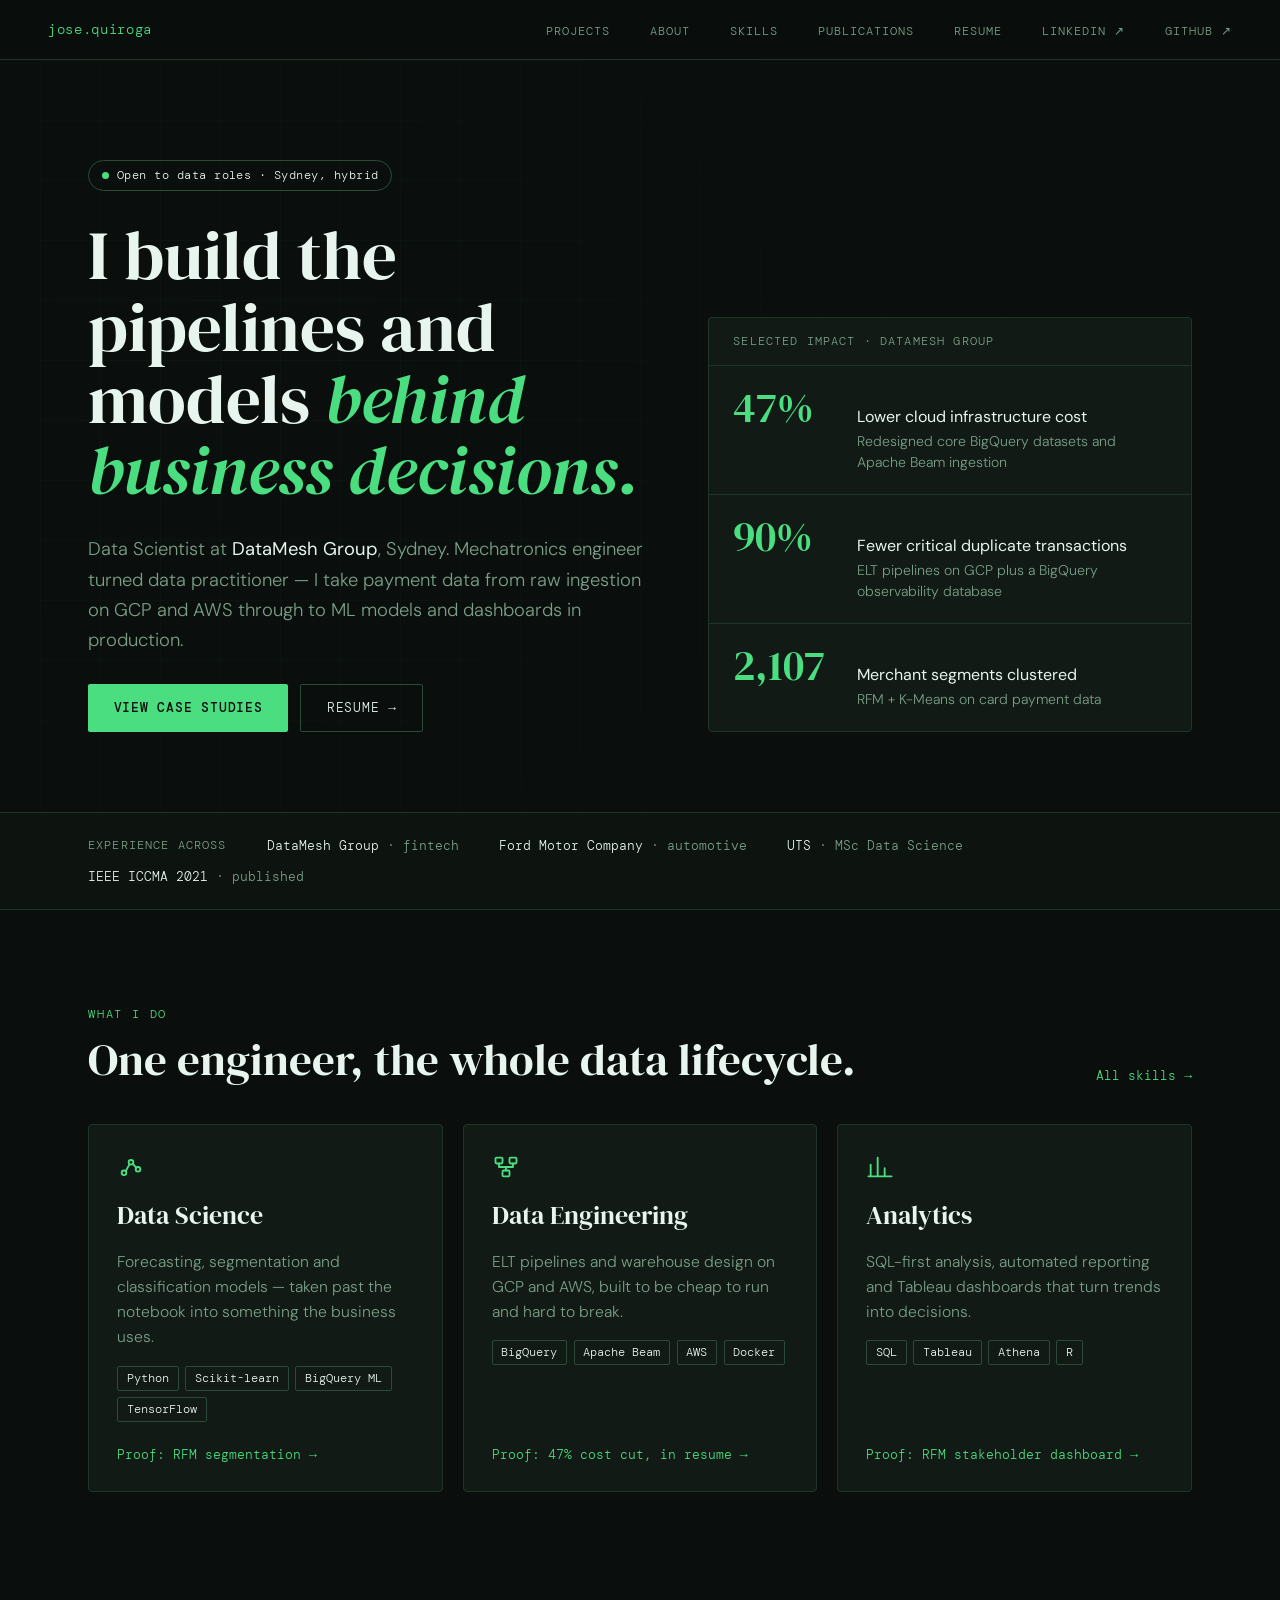
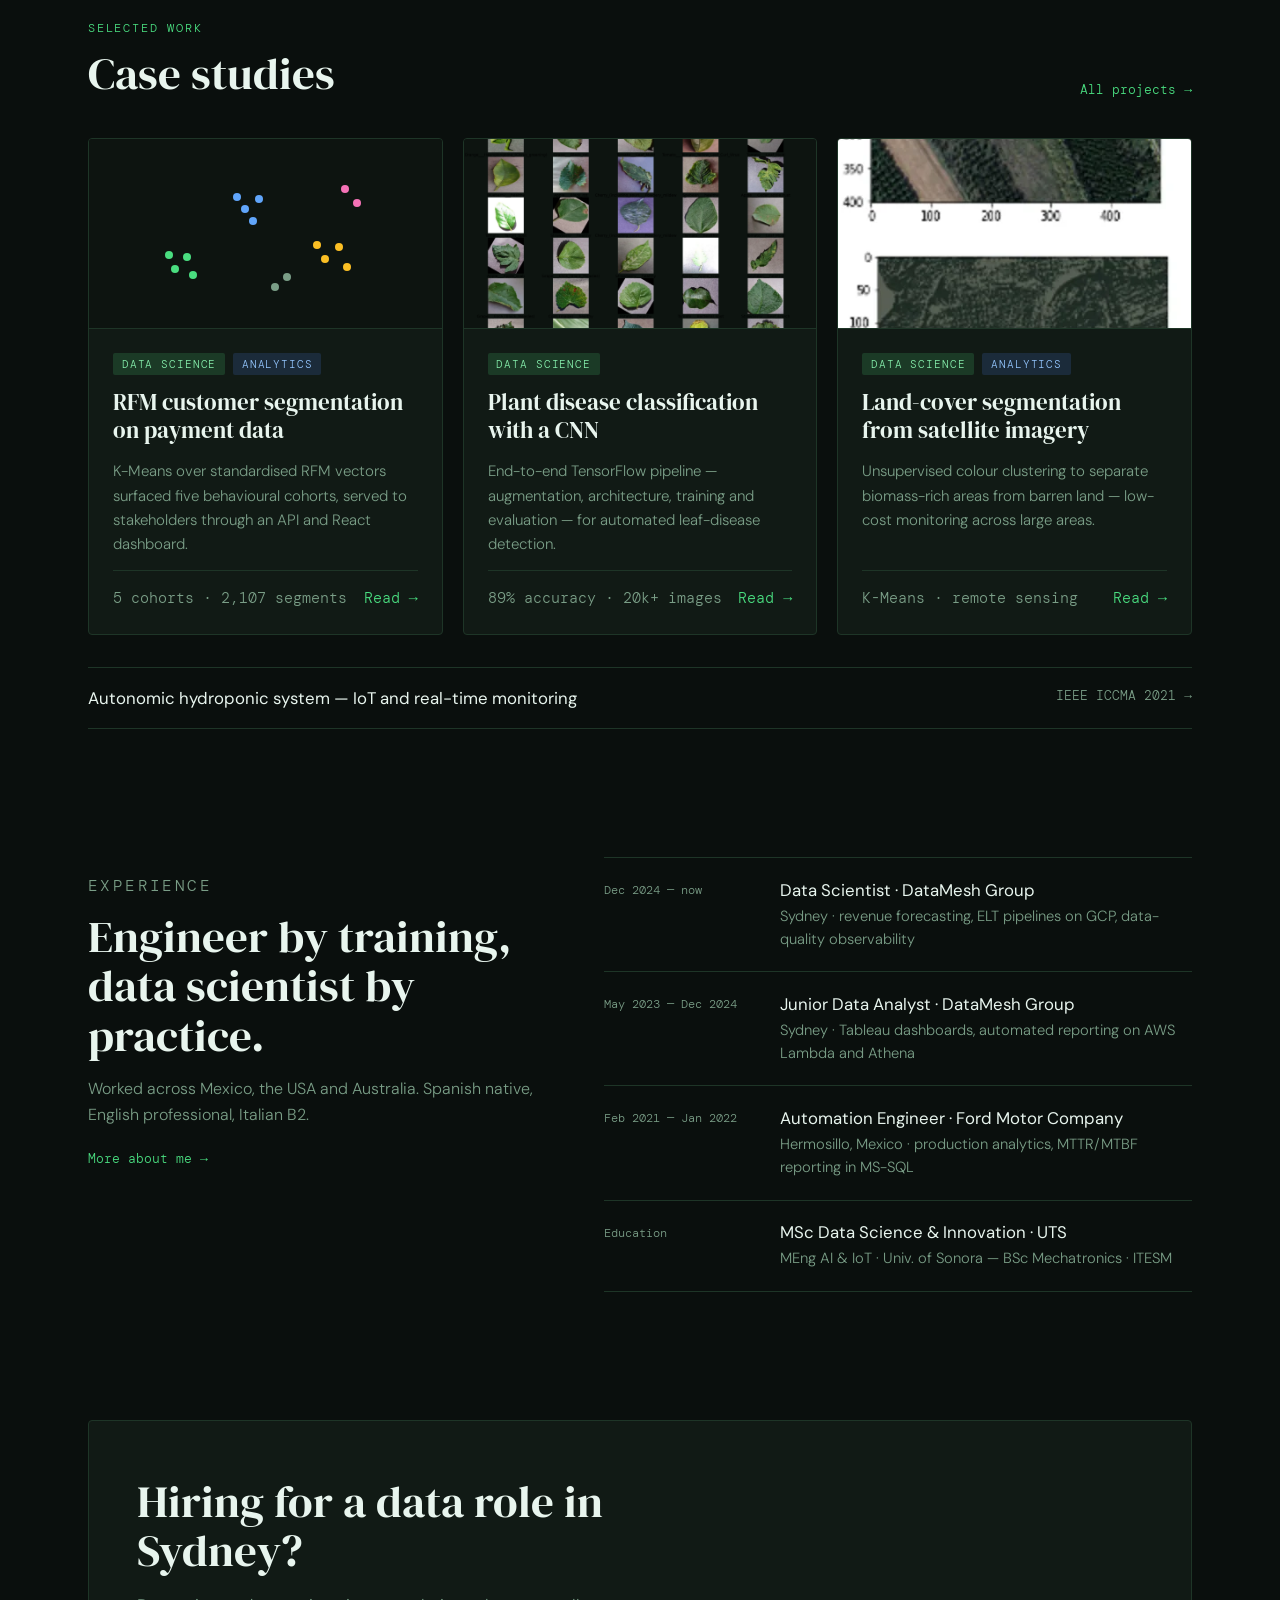
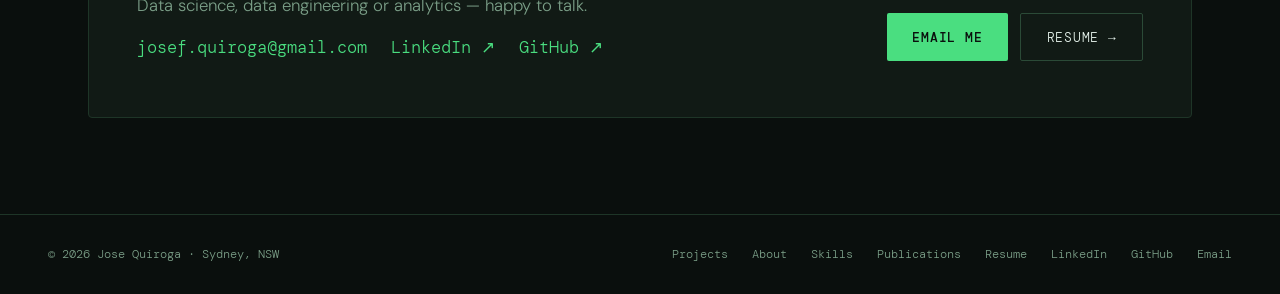
==== commit 86e16946: "Redesign homepage and projects page for data roles Homepage now pitches across data science, data en" ====
--- a/index.html
+++ b/index.html
@@ -1,703 +1,334 @@
-<!DOCTYPE html>
-<html lang="en">
-<head>
-  <meta charset="UTF-8" />
-  <meta name="viewport" content="width=device-width, initial-scale=1.0" />
-  <title>Jose Quiroga — Data Scientist</title>
-  <meta name="description" content="Portfolio of Jose Quiroga, a Data Scientist with a Mechatronics Engineering background, specialising in ML, cloud pipelines, and data-driven solutions." />
-  <link rel="canonical" href="https://josefquiroga.github.io/" />
-  <meta name="theme-color" content="#0a0f0d" />
-  <link rel="icon" href="favicon.svg" type="image/svg+xml" />
-  <meta property="og:type" content="website" />
-  <meta property="og:title" content="Jose Quiroga — Data Scientist" />
-  <meta property="og:description" content="Portfolio of Jose Quiroga, a Data Scientist with a Mechatronics Engineering background, specialising in ML, cloud pipelines, and data-driven solutions." />
-  <meta property="og:url" content="https://josefquiroga.github.io/" />
-  <meta property="og:image" content="https://josefquiroga.github.io/images/og.png" />
-  <meta name="twitter:card" content="summary_large_image" />
-  <link rel="preconnect" href="https://fonts.googleapis.com" />
-  <link rel="preconnect" href="https://fonts.gstatic.com" crossorigin />
-  <link href="https://fonts.googleapis.com/css2?family=DM+Serif+Display:ital@0;1&family=DM+Mono:wght@300;400;500&family=DM+Sans:wght@300;400;500&display=swap" rel="stylesheet" />
-  <link rel="stylesheet" href="css/site.css" />
-  <style>
-    /* ─── HERO ─── */
-    #hero {
-      min-height: 100vh;
-      display: flex;
-      flex-direction: column;
-      justify-content: center;
-      padding: 8rem 3rem 4rem;
-      position: relative;
-      overflow: hidden;
-    }
-
-    .hero-grid {
-      position: absolute;
-      inset: 0;
-      background-image:
-        linear-gradient(rgba(74,222,128,0.04) 1px, transparent 1px),
-        linear-gradient(90deg, rgba(74,222,128,0.04) 1px, transparent 1px);
-      background-size: 60px 60px;
-      mask-image: radial-gradient(ellipse 80% 60% at 50% 50%, black, transparent);
-    }
-
-    .hero-glow {
-      position: absolute;
-      width: 600px;
-      height: 600px;
-      border-radius: 50%;
-      background: radial-gradient(circle, rgba(74,222,128,0.12) 0%, transparent 70%);
-      top: 10%; right: -10%;
-      pointer-events: none;
-    }
-
-    .hero-tag {
-      font-family: var(--mono);
-      font-size: 0.78rem;
-      color: var(--accent);
-      letter-spacing: 0.15em;
-      text-transform: uppercase;
-      margin-bottom: 1.5rem;
-      opacity: 0;
-      animation: fadeUp 0.8s 0.2s forwards;
-    }
-
-    .hero-title {
-      font-family: var(--serif);
-      font-size: clamp(3.5rem, 8vw, 7rem);
-      line-height: 1.05;
-      color: var(--text);
-      margin-bottom: 1.5rem;
-      opacity: 0;
-      animation: fadeUp 0.8s 0.4s forwards;
-    }
-
-    .hero-title em {
-      font-style: italic;
-      color: var(--accent);
-    }
-
-    .hero-sub {
-      font-size: 1.1rem;
-      color: var(--muted);
-      max-width: 540px;
-      line-height: 1.7;
-      margin-bottom: 2.5rem;
-      opacity: 0;
-      animation: fadeUp 0.8s 0.6s forwards;
-    }
-
-    .hero-ctas {
-      display: flex;
-      gap: 1rem;
-      flex-wrap: wrap;
-      opacity: 0;
-      animation: fadeUp 0.8s 0.8s forwards;
-    }
-
-    .btn {
-      display: inline-block;
-      padding: 0.8rem 2rem;
-      font-family: var(--mono);
-      font-size: 0.82rem;
-      letter-spacing: 0.05em;
-      text-decoration: none;
-      border-radius: 2px;
-      transition: all 0.2s;
-      cursor: pointer;
-    }
-
-    .btn-primary {
-      background: var(--accent);
-      color: var(--bg);
-      font-weight: 500;
-    }
-
-    .btn-primary:hover {
-      background: var(--accent2);
-      transform: translateY(-1px);
-    }
-
-    .btn-outline {
-      border: 1px solid var(--border);
-      color: var(--muted);
-    }
-
-    .btn-outline:hover {
-      border-color: var(--accent);
-      color: var(--accent);
-    }
-
-    .hero-stats {
-      display: flex;
-      gap: 3rem;
-      margin-top: 5rem;
-      padding-top: 3rem;
-      border-top: 1px solid var(--border);
-      opacity: 0;
-      animation: fadeUp 0.8s 1s forwards;
-    }
-
-    .stat-num {
-      font-family: var(--serif);
-      font-size: 2.2rem;
-      color: var(--accent);
-      display: block;
-    }
-
-    .stat-label {
-      font-family: var(--mono);
-      font-size: 0.72rem;
-      color: var(--muted);
-      letter-spacing: 0.1em;
-      text-transform: uppercase;
-    }
-
-    /* ─── SECTIONS ─── */
-    section {
-      padding: 6rem 3rem;
-      max-width: 1200px;
-      margin: 0 auto;
-    }
-
-    .section-label {
-      font-family: var(--mono);
-      font-size: 0.75rem;
-      color: var(--accent);
-      letter-spacing: 0.15em;
-      text-transform: uppercase;
-      margin-bottom: 1rem;
-    }
-
-    .section-title {
-      font-family: var(--serif);
-      font-size: clamp(2rem, 4vw, 3rem);
-      color: var(--text);
-      margin-bottom: 3rem;
-    }
-
-    /* ─── ABOUT ─── */
-    #about {
-      border-top: 1px solid var(--border);
-    }
-
-    .about-grid {
-      display: grid;
-      grid-template-columns: 1fr 1fr;
-      gap: 5rem;
-      align-items: start;
-    }
-
-    .about-text p {
-      color: var(--muted);
-      line-height: 1.85;
-      margin-bottom: 1.2rem;
-      font-size: 1rem;
-    }
-
-    .about-text p strong {
-      color: var(--text);
-      font-weight: 500;
-    }
-
-    .about-details {
-      display: flex;
-      flex-direction: column;
-      gap: 1.5rem;
-    }
-
-    .detail-block {
-      background: var(--card);
-      border: 1px solid var(--border);
-      padding: 1.5rem;
-      border-radius: 4px;
-    }
-
-    .detail-block h4 {
-      font-family: var(--mono);
-      font-size: 0.72rem;
-      color: var(--accent);
-      letter-spacing: 0.12em;
-      text-transform: uppercase;
-      margin-bottom: 0.8rem;
-    }
-
-    .detail-block p, .detail-block ul {
-      color: var(--muted);
-      font-size: 0.92rem;
-      line-height: 1.7;
-    }
-
-    .detail-block ul { list-style: none; }
-
-    .detail-block ul li::before {
-      content: '→ ';
-      color: var(--accent);
-      font-family: var(--mono);
-    }
-
-    .skills-grid {
-      display: flex;
-      flex-wrap: wrap;
-      gap: 0.5rem;
-      margin-top: 0.5rem;
-    }
-
-    .skill-tag {
-      font-family: var(--mono);
-      font-size: 0.72rem;
-      padding: 0.3rem 0.75rem;
-      border: 1px solid var(--border);
-      border-radius: 2px;
-      color: var(--muted);
-      letter-spacing: 0.05em;
-      transition: all 0.2s;
-    }
-
-    .skill-tag:hover {
-      border-color: var(--accent);
-      color: var(--accent);
-    }
-
-    /* ─── PROJECTS ─── */
-    #projects { border-top: 1px solid var(--border); }
-
-    .projects-list {
-      display: flex;
-      flex-direction: column;
-      gap: 1.5rem;
-    }
-
-    .project-card {
-      background: var(--card);
-      border: 1px solid var(--border);
-      border-radius: 4px;
-      padding: 2.5rem;
-      display: grid;
-      grid-template-columns: 1fr auto;
-      gap: 2rem;
-      align-items: start;
-      transition: border-color 0.25s, transform 0.25s;
-      position: relative;
-      overflow: hidden;
-    }
-
-    .project-card::before {
-      content: '';
-      position: absolute;
-      top: 0; left: 0;
-      width: 3px;
-      height: 100%;
-      background: var(--accent);
-      transform: scaleY(0);
-      transform-origin: bottom;
-      transition: transform 0.3s;
-    }
-
-    .project-card:hover {
-      border-color: rgba(74,222,128,0.3);
-      transform: translateX(4px);
-    }
-
-    .project-card:hover::before { transform: scaleY(1); }
-
-    .project-num {
-      font-family: var(--mono);
-      font-size: 0.7rem;
-      color: var(--accent);
-      letter-spacing: 0.1em;
-      margin-bottom: 0.8rem;
-    }
-
-    .project-title {
-      font-family: var(--serif);
-      font-size: 1.5rem;
-      color: var(--text);
-      margin-bottom: 0.8rem;
-      line-height: 1.2;
-    }
-
-    .project-desc {
-      color: var(--muted);
-      line-height: 1.75;
-      font-size: 0.95rem;
-      margin-bottom: 1.2rem;
-    }
-
-    .project-tags {
-      display: flex;
-      flex-wrap: wrap;
-      gap: 0.4rem;
-    }
-
-    .project-tag {
-      font-family: var(--mono);
-      font-size: 0.68rem;
-      padding: 0.25rem 0.6rem;
-      background: rgba(74,222,128,0.07);
-      border: 1px solid rgba(74,222,128,0.2);
-      border-radius: 2px;
-      color: var(--accent2);
-      letter-spacing: 0.05em;
-    }
-
-    .project-link {
-      display: flex;
-      align-items: center;
-      gap: 0.4rem;
-      font-family: var(--mono);
-      font-size: 0.78rem;
-      color: var(--accent);
-      text-decoration: none;
-      white-space: nowrap;
-      padding: 0.6rem 1.2rem;
-      border: 1px solid rgba(74,222,128,0.3);
-      border-radius: 2px;
-      transition: all 0.2s;
-      align-self: start;
-    }
-
-    .project-link:hover {
-      background: rgba(74,222,128,0.1);
-    }
-
-    /* ─── FEATURED / HIGHLIGHT ─── */
-    .project-card.featured {
-      background: linear-gradient(135deg, #162019 0%, #0f1f14 100%);
-      border-color: rgba(74,222,128,0.25);
-    }
-
-    .featured-badge {
-      font-family: var(--mono);
-      font-size: 0.65rem;
-      color: var(--bg);
-      background: var(--accent);
-      padding: 0.2rem 0.6rem;
-      border-radius: 2px;
-      letter-spacing: 0.1em;
-      text-transform: uppercase;
-      display: inline-block;
-      margin-bottom: 0.6rem;
-    }
-
-    /* ─── CONTACT ─── */
-    #contact {
-      border-top: 1px solid var(--border);
-      text-align: center;
-    }
-
-    #contact .section-title {
-      margin-bottom: 1rem;
-    }
-
-    .contact-sub {
-      color: var(--muted);
-      max-width: 480px;
-      margin: 0 auto 2.5rem;
-      line-height: 1.7;
-    }
-
-    .contact-links {
-      display: flex;
-      justify-content: center;
-      gap: 1.5rem;
-      flex-wrap: wrap;
-      margin-bottom: 3rem;
-    }
-
-    .contact-item {
-      display: flex;
-      flex-direction: column;
-      align-items: center;
-      gap: 0.3rem;
-    }
-
-    .contact-item span {
-      font-family: var(--mono);
-      font-size: 0.68rem;
-      color: var(--accent);
-      letter-spacing: 0.1em;
-      text-transform: uppercase;
-    }
-
-    .contact-item a {
-      color: var(--muted);
-      text-decoration: none;
-      font-size: 0.9rem;
-      transition: color 0.2s;
-    }
-
-    .contact-item a:hover { color: var(--text); }
-
-    /* ─── ANIMATIONS ─── */
-    @keyframes fadeUp {
-      from { opacity: 0; transform: translateY(20px); }
-      to   { opacity: 1; transform: translateY(0); }
-    }
-
-    .reveal {
-      opacity: 0;
-      transform: translateY(24px);
-      transition: opacity 0.7s, transform 0.7s;
-    }
-
-    .reveal.visible {
-      opacity: 1;
-      transform: none;
-    }
-
-    /* ─── RESPONSIVE ─── */
-    @media (hover: none) {
-      .project-card:hover { transform: none; }
-    }
-
-    @media (max-width: 768px) {
-      #hero { padding: 7rem 1.5rem 3rem; min-height: 100svh; }
-      .hero-glow { width: 360px; height: 360px; right: -30%; }
-      .hero-stats { display: grid; grid-template-columns: 1fr 1fr; gap: 1.5rem; margin-top: 3rem; padding-top: 2rem; }
-      section { padding: 4rem 1.5rem; }
-      .about-grid { grid-template-columns: 1fr; gap: 2.5rem; }
-      .project-card { grid-template-columns: 1fr; padding: 1.5rem; gap: 1.2rem; }
-      .project-link { justify-content: center; }
-      .contact-links { flex-direction: column; gap: 1.2rem; }
-    }
-
-    @media (max-width: 400px) {
-      .hero-title { font-size: 2.6rem; }
-      .hero-ctas .btn { flex: 1; text-align: center; padding: 0.8rem 1rem; }
-    }
-  </style>
-</head>
-<body>
-
-  <a href="#hero" class="skip-link">Skip to content</a>
-
-  <!-- NAV -->
-  <nav>
-    <a href="index.html" class="nav-logo">jose.quiroga</a>
-    <button class="nav-toggle" aria-label="Menu" aria-expanded="false" aria-controls="nav-links"><span></span><span></span><span></span></button>
-    <ul class="nav-links" id="nav-links">
-      <li><a href="projects.html">Projects</a></li>
-      <li><a href="about.html">About</a></li>
-      <li><a href="skills.html">Skills</a></li>
-      <li><a href="publications.html">Publications</a></li>
-      <li><a href="resume.html">Resume</a></li>
-      <li><a href="https://www.linkedin.com/in/josefquiroga/" target="_blank" rel="noopener">LinkedIn ↗</a></li>
-      <li><a href="https://github.com/josefquiroga" target="_blank" rel="noopener">GitHub ↗</a></li>
-    </ul>
-  </nav>
-
-  <!-- HERO -->
-  <div id="hero">
-    <div class="hero-grid"></div>
-    <div class="hero-glow"></div>
-    <p class="hero-tag">Data Scientist · Sydney, Australia</p>
-    <h1 class="hero-title">Turning data into<br /><em>decisions.</em></h1>
-    <p class="hero-sub">
-      I'm Jose — a Data Scientist with a Mechatronics Engineering background. I build ML models, cloud data pipelines, and analytics solutions that drive real business outcomes.
-    </p>
-    <div class="hero-ctas">
-      <a href="projects.html" class="btn btn-primary">View Projects</a>
-      <a href="#contact" class="btn btn-outline">Get in Touch</a>
-    </div>
-    <div class="hero-stats">
-      <div>
-        <span class="stat-num">47%</span>
-        <span class="stat-label">Cloud cost reduction delivered</span>
-      </div>
-      <div>
-        <span class="stat-num">90%</span>
-        <span class="stat-label">Reduction in critical data errors</span>
-      </div>
-      <div>
-        <span class="stat-num">3+</span>
-        <span class="stat-label">Years in production data science</span>
-      </div>
-      <div>
-        <span class="stat-num">1</span>
-        <span class="stat-label">IEEE publication</span>
-      </div>
-    </div>
-  </div>
-
-  <!-- ABOUT -->
-  <section id="about">
-    <p class="section-label reveal">About me</p>
-    <h2 class="section-title reveal">Engineer by training,<br />data scientist by practice.</h2>
-    <div class="about-grid">
-      <div class="about-text reveal">
-        <p>
-          I'm a Data Scientist currently based in <strong>Sydney, Australia</strong>, working at DataMesh Group where I build and deploy machine learning models and large-scale cloud data pipelines. My background is in <strong>Mechatronics Engineering</strong> — which means I approach data problems with an engineering mindset: rigorous, systematic, and focused on real-world impact.
-        </p>
-        <p>
-          I hold an <strong>MSc in Data Science and Innovation</strong> from UTS and an <strong>MEng in Artificial Intelligence and IoT</strong> from the University of Sonora. I've worked across three countries — Mexico, the USA, and Australia — and across industries from automotive manufacturing (Ford Motor Company) to fintech.
-        </p>
-        <p>
-          My work spans the full data science lifecycle: from raw data ingestion and pipeline engineering to predictive modelling, dashboards, and production deployment. I care about building things that are not just technically sound, but that actually move the needle for the business.
-        </p>
-        <p>
-          Outside of work, I'm passionate about the intersection of AI and physical systems — a thread that runs from my early IoT research to my current work in production ML.
-        </p>
-        <br />
-        <a href="https://www.linkedin.com/in/josefquiroga/" class="btn btn-outline" target="_blank" rel="noopener">View full experience on LinkedIn ↗</a>
-      </div>
-      <div class="about-details reveal">
-        <div class="detail-block">
-          <h4>Currently</h4>
-          <ul>
-            <li>Data Scientist at DataMesh Group, Sydney</li>
-            <li>Open to new opportunities in Sydney & remote US roles</li>
-          </ul>
-        </div>
-        <div class="detail-block">
-          <h4>Education</h4>
-          <ul>
-            <li>MSc Data Science & Innovation — UTS</li>
-            <li>MEng Artificial Intelligence & IoT — Univ. of Sonora</li>
-            <li>BSc Mechatronics Engineering — ITESM</li>
-          </ul>
-        </div>
-        <div class="detail-block">
-          <h4>Core Tech Stack</h4>
-          <div class="skills-grid">
-            <span class="skill-tag">Python</span>
-            <span class="skill-tag">Scikit-learn</span>
-            <span class="skill-tag">TensorFlow</span>
-            <span class="skill-tag">SQL</span>
-            <span class="skill-tag">GCP</span>
-            <span class="skill-tag">BigQuery</span>
-            <span class="skill-tag">Apache Beam</span>
-            <span class="skill-tag">AWS</span>
-            <span class="skill-tag">Tableau</span>
-            <span class="skill-tag">Docker</span>
-            <span class="skill-tag">Git</span>
-            <span class="skill-tag">R</span>
-          </div>
-        </div>
-        <div class="detail-block">
-          <h4>Languages</h4>
-          <ul>
-            <li>Spanish — Native</li>
-            <li>English — Professional</li>
-            <li>Italian — B2 (PLIDA certified)</li>
-          </ul>
-        </div>
-      </div>
-    </div>
-  </section>
-
-  <!-- PROJECTS -->
-  <section id="projects">
-    <p class="section-label reveal">Selected work</p>
-    <h2 class="section-title reveal">Projects</h2>
-    <div class="projects-list">
-
-      <!-- Project 1 -->
-      <div class="project-card featured reveal">
-        <div>
-          <span class="featured-badge">Latest</span>
-          <p class="project-num">01</p>
-          <h3 class="project-title">RFM Customer Segmentation & Behavioural Cohort Analysis</h3>
-          <p class="project-desc">
-            Built an end-to-end RFM (Recency, Frequency, Monetary) customer segmentation pipeline on Australian payment transaction data at DataMesh Group. Applied K-Means clustering in 3D RFM space to discover five distinct behavioural cohorts — from high-value loyalists to budget families — enabling targeted marketing strategies and personalised customer engagement across 2,100+ segments.
-          </p>
-          <div class="project-tags">
-            <span class="project-tag">K-Means Clustering</span>
-            <span class="project-tag">RFM Analysis</span>
-            <span class="project-tag">Customer Segmentation</span>
-            <span class="project-tag">Python</span>
-            <span class="project-tag">Unsupervised ML</span>
-            <span class="project-tag">3D Visualisation</span>
-          </div>
-        </div>
-        <a href="projects/rfm-segmentation.html" class="project-link">View Project ↗</a>
-      </div>
-
-      <!-- Project 2 -->
-      <div class="project-card reveal">
-        <div>
-          <p class="project-num">02</p>
-          <h3 class="project-title">Autonomic Hydroponic System with Real-Time Monitoring</h3>
-          <p class="project-desc">
-            Designed and implemented a self-managing hydroponic system prototype using IoT-connected embedded devices. The system integrates Autonomic Computing techniques to handle self-monitoring, self-regulation, self-healing, and auto-optimisation of resources — with all sensor data streamed and visualised in real time. Published and presented at the <strong>9th International Conference on Control, Mechatronics and Automation (ICCMA)</strong>.
-          </p>
-          <div class="project-tags">
-            <span class="project-tag">IoT</span>
-            <span class="project-tag">Embedded Systems</span>
-            <span class="project-tag">Real-Time Monitoring</span>
-            <span class="project-tag">Autonomic Computing</span>
-            <span class="project-tag">IEEE Published</span>
-          </div>
-        </div>
-        <a href="projects/hydroponic.html" class="project-link">View Project ↗</a>
-      </div>
-
-      <!-- Project 3 -->
-      <div class="project-card reveal">
-        <div>
-          <p class="project-num">03</p>
-          <h3 class="project-title">Land Cover Classification via Satellite Image Segmentation</h3>
-          <p class="project-desc">
-            Applied unsupervised machine learning to identify areas of forage loss from satellite imagery. Using the K-Means clustering algorithm, distinct colour clusters were extracted from the images and used to create masks that differentiate biomass-rich areas from barren land — providing a scalable, low-cost method for environmental and agricultural monitoring across large geographic areas.
-          </p>
-          <div class="project-tags">
-            <span class="project-tag">Image Segmentation</span>
-            <span class="project-tag">K-Means Clustering</span>
-            <span class="project-tag">Remote Sensing</span>
-            <span class="project-tag">Python</span>
-            <span class="project-tag">Unsupervised ML</span>
-          </div>
-        </div>
-        <a href="projects/satellite.html" class="project-link">View Project ↗</a>
-      </div>
-
-    </div>
-  </section>
-
-  <!-- CONTACT -->
-  <section id="contact">
-    <p class="section-label reveal">Let's work together</p>
-    <h2 class="section-title reveal">Get in touch</h2>
-    <p class="contact-sub reveal">
-      I'm open to new data science opportunities in Sydney and remote roles with US companies. Feel free to reach out via email or connect on LinkedIn.
-    </p>
-    <div class="contact-links reveal">
-      <div class="contact-item">
-        <span>Email</span>
-        <a href="mailto:josef.quiroga@gmail.com">josef.quiroga@gmail.com</a>
-      </div>
-      <div class="contact-item">
-        <span>LinkedIn</span>
-        <a href="https://www.linkedin.com/in/josefquiroga/" target="_blank" rel="noopener">linkedin.com/in/josefquiroga</a>
-      </div>
-      <div class="contact-item">
-        <span>GitHub</span>
-        <a href="https://github.com/josefquiroga" target="_blank" rel="noopener">github.com/josefquiroga</a>
-      </div>
-      <div class="contact-item">
-        <span>Location</span>
-        <span style="color:var(--muted)">Sydney, NSW, Australia</span>
-      </div>
-    </div>
-    <div class="reveal">
-      <a href="mailto:josef.quiroga@gmail.com" class="btn btn-primary">Send me an email</a>
-    </div>
-  </section>
-
-  <!-- FOOTER -->
-  <footer>
-    <p>© 2026 Jose Quiroga</p>
-    <div class="footer-links">
-      <a href="about.html">About</a>
-      <a href="skills.html">Skills</a>
-      <a href="publications.html">Publications</a>
-      <a href="resume.html">Resume</a>
-      <a href="https://www.linkedin.com/in/josefquiroga/" target="_blank" rel="noopener">LinkedIn</a>
-      <a href="https://github.com/josefquiroga" target="_blank" rel="noopener">GitHub</a>
-      <a href="mailto:josef.quiroga@gmail.com">Email</a>
-    </div>
-  </footer>
-
-  <script src="js/site.js" defer></script>
-
-</body>
-</html>+<!DOCTYPE html>
+<html lang="en">
+<head>
+  <meta charset="UTF-8" />
+  <meta name="viewport" content="width=device-width, initial-scale=1.0" />
+  <title>Jose Quiroga — Data Scientist, Sydney</title>
+  <meta name="description" content="Jose Quiroga — Sydney-based data scientist working across data science, data engineering and analytics: ML models, GCP/AWS pipelines and dashboards in production." />
+  <link rel="canonical" href="https://josefquiroga.github.io/" />
+  <meta name="theme-color" content="#0a0f0d" />
+  <link rel="icon" href="favicon.svg" type="image/svg+xml" />
+  <meta property="og:type" content="website" />
+  <meta property="og:title" content="Jose Quiroga — Data Scientist, Sydney" />
+  <meta property="og:description" content="Sydney-based data scientist working across data science, data engineering and analytics: ML models, GCP/AWS pipelines and dashboards in production." />
+  <meta property="og:url" content="https://josefquiroga.github.io/" />
+  <meta property="og:image" content="https://josefquiroga.github.io/images/og.png" />
+  <meta name="twitter:card" content="summary_large_image" />
+  <link rel="preconnect" href="https://fonts.googleapis.com" />
+  <link rel="preconnect" href="https://fonts.gstatic.com" crossorigin />
+  <link href="https://fonts.googleapis.com/css2?family=DM+Serif+Display:ital@0;1&family=DM+Mono:wght@300;400;500&family=DM+Sans:wght@300;400;500&display=swap" rel="stylesheet" />
+  <link rel="stylesheet" href="css/site.css" />
+  <style>
+    .wrap { max-width: 1200px; margin: 0 auto; padding-left: 3rem; padding-right: 3rem; }
+
+    /* ─── BUTTONS ─── */
+    .btn { display: inline-flex; align-items: center; justify-content: center; min-height: 48px; padding: 0.8rem 1.6rem; font-family: var(--mono); font-size: 0.8rem; letter-spacing: 0.06em; text-transform: uppercase; text-decoration: none; border-radius: 2px; transition: background 0.2s, border-color 0.2s, color 0.2s; }
+    .btn-primary { background: var(--accent); color: var(--bg); font-weight: 500; }
+    .btn-primary:hover { background: var(--accent2); }
+    .btn-outline { border: 1px solid #2b4a37; color: var(--text); }
+    .btn-outline:hover { border-color: var(--accent); color: var(--accent); }
+
+    /* ─── HERO ─── */
+    #hero { position: relative; overflow: hidden; padding-top: 10rem; padding-bottom: 5rem; display: grid; grid-template-columns: minmax(0, 1.15fr) minmax(0, 1fr); gap: 4rem; align-items: end; }
+    .hero-copy { display: flex; flex-direction: column; gap: 1.75rem; position: relative; opacity: 0; animation: fadeUp 0.8s 0.2s forwards; }
+    .pills { display: flex; flex-wrap: wrap; gap: 0.6rem; }
+    .pill { display: inline-flex; align-items: center; gap: 0.5rem; border: 1px solid #2b4a37; border-radius: 999px; padding: 0.4rem 0.8rem; font-family: var(--mono); font-size: 0.75rem; letter-spacing: 0.04em; color: var(--text); }
+    .pill .dot { width: 7px; height: 7px; border-radius: 50%; background: var(--accent); }
+    .hero-title { font-family: var(--serif); font-weight: 400; font-size: clamp(2.6rem, 5.4vw, 4.6rem); line-height: 1.04; }
+    .hero-title em { color: var(--accent); }
+    .hero-sub { max-width: 560px; font-size: 1.15rem; line-height: 1.65; color: var(--muted); }
+    .hero-sub strong { color: var(--text); font-weight: 400; }
+    .hero-ctas { display: flex; flex-wrap: wrap; gap: 0.75rem; }
+
+    .impact { position: relative; background: var(--surface); border: 1px solid var(--border); border-radius: 4px; opacity: 0; animation: fadeUp 0.8s 0.45s forwards; }
+    .impact-head { padding: 1rem 1.5rem; border-bottom: 1px solid var(--border); font-family: var(--mono); font-size: 0.72rem; letter-spacing: 0.1em; text-transform: uppercase; color: var(--muted); }
+    .impact-row { display: flex; align-items: baseline; gap: 1.25rem; padding: 1.3rem 1.5rem; border-bottom: 1px solid var(--border); }
+    .impact-row:last-child { border-bottom: 0; }
+    .impact-num { font-family: var(--serif); font-size: 2.6rem; color: var(--accent); min-width: 6.5rem; line-height: 1; }
+    .impact-text { display: flex; flex-direction: column; gap: 0.25rem; }
+    .impact-text strong { font-weight: 400; font-size: 1rem; }
+    .impact-text span { font-size: 0.88rem; color: var(--muted); line-height: 1.5; }
+
+    /* ─── CREDIBILITY STRIP ─── */
+    .strip { border-top: 1px solid var(--border); border-bottom: 1px solid var(--border); background: #0d1410; }
+    .strip .wrap { display: flex; flex-wrap: wrap; align-items: center; gap: 0.9rem 2.5rem; padding-top: 1.5rem; padding-bottom: 1.5rem; font-family: var(--mono); font-size: 0.8rem; }
+    .strip-label { font-size: 0.72rem; letter-spacing: 0.1em; text-transform: uppercase; color: var(--muted); }
+    .strip span span { color: var(--muted); }
+
+    /* ─── SECTIONS ─── */
+    .section { padding-top: 6rem; padding-bottom: 2rem; }
+    .section-head { display: flex; flex-wrap: wrap; justify-content: space-between; align-items: end; gap: 1rem; margin-bottom: 2.5rem; }
+    .section-label { font-family: var(--mono); font-size: 0.75rem; color: var(--accent); letter-spacing: 0.15em; text-transform: uppercase; margin-bottom: 0.8rem; }
+    .section-title { font-family: var(--serif); font-weight: 400; font-size: clamp(2rem, 4vw, 2.8rem); line-height: 1.1; }
+    .text-link { font-family: var(--mono); font-size: 0.82rem; color: var(--accent); text-decoration: none; }
+    .text-link:hover { color: var(--accent2); }
+
+    /* ─── WHAT I DO ─── */
+    .roles { display: grid; grid-template-columns: repeat(3, minmax(0, 1fr)); gap: 1.25rem; }
+    .role-card { background: var(--surface); border: 1px solid var(--border); border-radius: 4px; padding: 1.75rem; display: flex; flex-direction: column; gap: 1rem; }
+    .role-card h3 { font-family: var(--serif); font-weight: 400; font-size: 1.6rem; }
+    .role-card p { font-size: 0.98rem; line-height: 1.6; color: var(--muted); }
+    .tools { display: flex; flex-wrap: wrap; gap: 0.4rem; }
+    .tools span { font-family: var(--mono); font-size: 0.72rem; border: 1px solid #2b4a37; padding: 0.25rem 0.55rem; border-radius: 2px; }
+    .role-card .text-link { margin-top: auto; padding-top: 0.5rem; }
+
+    /* ─── CASE STUDIES ─── */
+    .cases { display: grid; grid-template-columns: repeat(3, minmax(0, 1fr)); gap: 1.25rem; }
+    .case { background: var(--surface); border: 1px solid var(--border); border-radius: 4px; overflow: hidden; display: flex; flex-direction: column; color: var(--text); text-decoration: none; transition: border-color 0.25s, transform 0.25s; }
+    .case:hover { border-color: rgba(74,222,128,0.35); transform: translateY(-3px); }
+    .case-thumb { height: 190px; background: #0d1410; border-bottom: 1px solid var(--border); display: flex; align-items: center; justify-content: center; overflow: hidden; }
+    .case-thumb img { width: 100%; height: 100%; object-fit: cover; }
+    .case-body { padding: 1.5rem; display: flex; flex-direction: column; gap: 0.9rem; flex-grow: 1; }
+    .case-body h3 { font-family: var(--serif); font-weight: 400; font-size: 1.45rem; line-height: 1.2; }
+    .case-body p { font-size: 0.94rem; line-height: 1.6; color: var(--muted); }
+    .case-result { margin-top: auto; padding-top: 0.9rem; border-top: 1px solid var(--border); font-family: var(--mono); font-size: 0.8rem; display: flex; justify-content: space-between; gap: 1rem; }
+    .case-result span:last-child { color: var(--accent); white-space: nowrap; }
+
+    .more { margin-top: 2rem; border-top: 1px solid var(--border); list-style: none; }
+    .more a { display: flex; flex-wrap: wrap; justify-content: space-between; gap: 0.4rem 1.5rem; padding: 1.2rem 0; border-bottom: 1px solid var(--border); color: var(--text); text-decoration: none; transition: color 0.2s; }
+    .more a:hover { color: var(--accent); }
+    .more a span:first-child { font-size: 1.05rem; font-weight: 400; }
+    .more a span:last-child { font-family: var(--mono); font-size: 0.8rem; color: var(--muted); }
+
+    /* ─── EXPERIENCE ─── */
+    .exp { display: grid; grid-template-columns: minmax(0, 1fr) minmax(0, 1.3fr); gap: 2.5rem 4rem; }
+    .exp-intro p { margin-top: 1rem; font-size: 1rem; line-height: 1.65; color: var(--muted); }
+    .exp-list { list-style: none; border-bottom: 1px solid var(--border); }
+    .exp-list li { display: grid; grid-template-columns: 10rem minmax(0, 1fr); gap: 1rem; padding: 1.3rem 0; border-top: 1px solid var(--border); }
+    .exp-date { font-family: var(--mono); font-size: 0.78rem; color: var(--muted); padding-top: 0.2rem; }
+    .exp-role { font-size: 1.05rem; font-weight: 400; }
+    .exp-desc { font-size: 0.92rem; color: var(--muted); line-height: 1.55; margin-top: 0.25rem; }
+
+    /* ─── CONTACT ─── */
+    #contact { padding-top: 6rem; padding-bottom: 6rem; }
+    .contact-card { background: var(--surface); border: 1px solid var(--border); border-radius: 4px; padding: 3.5rem 3rem; display: flex; flex-wrap: wrap; justify-content: space-between; align-items: end; gap: 2rem; }
+    .contact-copy { max-width: 620px; display: flex; flex-direction: column; gap: 1rem; }
+    .contact-copy p { font-size: 1.05rem; line-height: 1.6; color: var(--muted); }
+    .contact-links { display: flex; flex-wrap: wrap; gap: 0.5rem 1.5rem; font-family: var(--mono); font-size: 0.85rem; }
+    .contact-links a { color: var(--accent); text-decoration: none; }
+    .contact-links a:hover { color: var(--accent2); }
+
+    /* ─── RESPONSIVE ─── */
+    @media (hover: none) { .case:hover { transform: none; } }
+    @media (max-width: 1024px) {
+      #hero { grid-template-columns: 1fr; gap: 3rem; }
+      .roles, .cases { grid-template-columns: 1fr; }
+      .exp { grid-template-columns: 1fr; }
+    }
+    @media (max-width: 768px) {
+      .wrap { padding-left: 1.5rem; padding-right: 1.5rem; }
+      #hero { padding-top: 7.5rem; padding-bottom: 3rem; }
+      .hero-sub { font-size: 1.05rem; }
+      .impact-num { font-size: 2.1rem; min-width: 5.5rem; }
+      .section { padding-top: 4rem; }
+      .exp-list li { grid-template-columns: 1fr; gap: 0.3rem; }
+      #contact { padding-top: 4rem; padding-bottom: 4rem; }
+      .contact-card { padding: 2rem 1.5rem; }
+    }
+    @media (max-width: 420px) {
+      .hero-ctas .btn, .contact-card .btn { flex: 1 1 100%; }
+    }
+  </style>
+</head>
+<body>
+
+  <a href="#main" class="skip-link">Skip to content</a>
+
+  <!-- NAV -->
+  <nav>
+    <a href="index.html" class="nav-logo">jose.quiroga</a>
+    <button class="nav-toggle" aria-label="Menu" aria-expanded="false" aria-controls="nav-links"><span></span><span></span><span></span></button>
+    <ul class="nav-links" id="nav-links">
+      <li><a href="projects.html">Projects</a></li>
+      <li><a href="about.html">About</a></li>
+      <li><a href="skills.html">Skills</a></li>
+      <li><a href="publications.html">Publications</a></li>
+      <li><a href="resume.html">Resume</a></li>
+      <li><a href="https://www.linkedin.com/in/josefquiroga/" target="_blank" rel="noopener">LinkedIn ↗</a></li>
+      <li><a href="https://github.com/josefquiroga" target="_blank" rel="noopener">GitHub ↗</a></li>
+    </ul>
+  </nav>
+
+  <main id="main">
+
+    <!-- HERO -->
+    <header id="hero" class="wrap">
+      <div class="hero-grid"></div>
+      <div class="hero-copy">
+        <div class="pills">
+          <span class="pill"><span class="dot" aria-hidden="true"></span>Open to data roles · Sydney, hybrid</span>
+          <!-- TODO: add work rights once confirmed, e.g. <span class="pill">Permanent Resident</span> -->
+        </div>
+        <h1 class="hero-title">I build the pipelines and models <em>behind business decisions.</em></h1>
+        <p class="hero-sub">Data Scientist at <strong>DataMesh Group</strong>, Sydney. Mechatronics engineer turned data practitioner — I take payment data from raw ingestion on GCP and AWS through to ML models and dashboards in production.</p>
+        <div class="hero-ctas">
+          <a href="#work" class="btn btn-primary">View case studies</a>
+          <a href="resume.html" class="btn btn-outline">Resume →</a>
+        </div>
+      </div>
+
+      <section class="impact" aria-label="Selected impact">
+        <p class="impact-head">Selected impact · DataMesh Group</p>
+        <div class="impact-row">
+          <span class="impact-num">47%</span>
+          <div class="impact-text"><strong>Lower cloud infrastructure cost</strong><span>Redesigned core BigQuery datasets and Apache Beam ingestion</span></div>
+        </div>
+        <div class="impact-row">
+          <span class="impact-num">90%</span>
+          <div class="impact-text"><strong>Fewer critical duplicate transactions</strong><span>ELT pipelines on GCP plus a BigQuery observability database</span></div>
+        </div>
+        <div class="impact-row">
+          <span class="impact-num">2,107</span>
+          <div class="impact-text"><strong>Merchant segments clustered</strong><span>RFM + K-Means on card payment data</span></div>
+        </div>
+      </section>
+    </header>
+
+    <!-- CREDIBILITY STRIP -->
+    <div class="strip">
+      <div class="wrap">
+        <span class="strip-label">Experience across</span>
+        <span>DataMesh Group <span>· fintech</span></span>
+        <span>Ford Motor Company <span>· automotive</span></span>
+        <span>UTS <span>· MSc Data Science</span></span>
+        <span>IEEE ICCMA 2021 <span>· published</span></span>
+      </div>
+    </div>
+
+    <!-- WHAT I DO -->
+    <section class="section wrap" aria-labelledby="what-title">
+      <div class="section-head reveal">
+        <div>
+          <p class="section-label">What I do</p>
+          <h2 class="section-title" id="what-title">One engineer, the whole data lifecycle.</h2>
+        </div>
+        <a href="skills.html" class="text-link">All skills →</a>
+      </div>
+      <div class="roles">
+        <article class="role-card reveal">
+          <svg width="28" height="28" viewBox="0 0 24 24" fill="none" stroke="#4ade80" stroke-width="1.6" stroke-linecap="round" aria-hidden="true"><circle cx="6" cy="17" r="2"/><circle cx="12" cy="8" r="2"/><circle cx="18" cy="14" r="2"/><path d="M7.5 15.5l3-5.5M13.6 9.4l3 3.4"/></svg>
+          <h3>Data Science</h3>
+          <p>Forecasting, segmentation and classification models — taken past the notebook into something the business uses.</p>
+          <div class="tools"><span>Python</span><span>Scikit-learn</span><span>BigQuery ML</span><span>TensorFlow</span></div>
+          <a href="projects/rfm-segmentation.html" class="text-link">Proof: RFM segmentation →</a>
+        </article>
+        <article class="role-card reveal">
+          <svg width="28" height="28" viewBox="0 0 24 24" fill="none" stroke="#4ade80" stroke-width="1.6" stroke-linecap="round" stroke-linejoin="round" aria-hidden="true"><rect x="3" y="4" width="6" height="5" rx="1"/><rect x="15" y="4" width="6" height="5" rx="1"/><rect x="9" y="15" width="6" height="5" rx="1"/><path d="M6 9v3h12V9M12 12v3"/></svg>
+          <h3>Data Engineering</h3>
+          <p>ELT pipelines and warehouse design on GCP and AWS, built to be cheap to run and hard to break.</p>
+          <div class="tools"><span>BigQuery</span><span>Apache Beam</span><span>AWS</span><span>Docker</span></div>
+          <a href="resume.html" class="text-link">Proof: 47% cost cut, in resume →</a>
+        </article>
+        <article class="role-card reveal">
+          <svg width="28" height="28" viewBox="0 0 24 24" fill="none" stroke="#4ade80" stroke-width="1.6" stroke-linecap="round" aria-hidden="true"><path d="M4 20V10M10 20V4M16 20v-7M22 20H2"/></svg>
+          <h3>Analytics</h3>
+          <p>SQL-first analysis, automated reporting and Tableau dashboards that turn trends into decisions.</p>
+          <div class="tools"><span>SQL</span><span>Tableau</span><span>Athena</span><span>R</span></div>
+          <a href="projects/rfm-segmentation.html" class="text-link">Proof: RFM stakeholder dashboard →</a>
+        </article>
+      </div>
+    </section>
+
+    <!-- CASE STUDIES -->
+    <section id="work" class="section wrap" aria-labelledby="work-title">
+      <div class="section-head reveal">
+        <div>
+          <p class="section-label">Selected work</p>
+          <h2 class="section-title" id="work-title">Case studies</h2>
+        </div>
+        <a href="projects.html" class="text-link">All projects →</a>
+      </div>
+      <div class="cases">
+        <a href="projects/rfm-segmentation.html" class="case reveal">
+          <div class="case-thumb">
+            <svg width="260" height="150" viewBox="0 0 260 150" aria-hidden="true"><g fill="#4ade80"><circle cx="40" cy="110" r="4"/><circle cx="52" cy="98" r="4"/><circle cx="34" cy="96" r="4"/><circle cx="58" cy="116" r="4"/></g><g fill="#60a5fa"><circle cx="110" cy="50" r="4"/><circle cx="124" cy="40" r="4"/><circle cx="118" cy="62" r="4"/><circle cx="102" cy="38" r="4"/></g><g fill="#fbbf24"><circle cx="190" cy="100" r="4"/><circle cx="204" cy="88" r="4"/><circle cx="182" cy="86" r="4"/><circle cx="212" cy="108" r="4"/></g><g fill="#f472b6"><circle cx="210" cy="30" r="4"/><circle cx="222" cy="44" r="4"/></g><g fill="#7a9e87"><circle cx="140" cy="128" r="4"/><circle cx="152" cy="118" r="4"/></g></svg>
+          </div>
+          <div class="case-body">
+            <div class="role-tags"><span class="role-tag role-ds">Data Science</span><span class="role-tag role-da">Analytics</span></div>
+            <h3>RFM customer segmentation on payment data</h3>
+            <p>K-Means over standardised RFM vectors surfaced five behavioural cohorts, served to stakeholders through an API and React dashboard.</p>
+            <p class="case-result"><span>5 cohorts · 2,107 segments</span><span>Read →</span></p>
+          </div>
+        </a>
+        <a href="projects/plant-disease.html" class="case reveal">
+          <div class="case-thumb"><img src="images/pic01.webp" alt="" width="1600" height="1469" loading="lazy" decoding="async" /></div>
+          <div class="case-body">
+            <div class="role-tags"><span class="role-tag role-ds">Data Science</span></div>
+            <h3>Plant disease classification with a CNN</h3>
+            <p>End-to-end TensorFlow pipeline — augmentation, architecture, training and evaluation — for automated leaf-disease detection.</p>
+            <p class="case-result"><span>89% accuracy · 20k+ images</span><span>Read →</span></p>
+          </div>
+        </a>
+        <a href="projects/satellite.html" class="case reveal">
+          <div class="case-thumb"><img src="images/pic07.webp" alt="" width="396" height="720" loading="lazy" decoding="async" /></div>
+          <div class="case-body">
+            <div class="role-tags"><span class="role-tag role-ds">Data Science</span><span class="role-tag role-da">Analytics</span></div>
+            <h3>Land-cover segmentation from satellite imagery</h3>
+            <p>Unsupervised colour clustering to separate biomass-rich areas from barren land — low-cost monitoring across large areas.</p>
+            <p class="case-result"><span>K-Means · remote sensing</span><span>Read →</span></p>
+          </div>
+        </a>
+        <!-- TODO: once written, replace the satellite card with the data-engineering case study:
+             "BigQuery + Beam re-architecture" — 47% lower cloud cost, 90% fewer duplicate transactions.
+             Use role-tag role-de. -->
+      </div>
+      <ul class="more">
+        <li><a href="projects/hydroponic.html" class="reveal"><span>Autonomic hydroponic system — IoT and real-time monitoring</span><span>IEEE ICCMA 2021 →</span></a></li>
+      </ul>
+    </section>
+
+    <!-- EXPERIENCE -->
+    <section class="section wrap exp" aria-labelledby="exp-title">
+      <div class="exp-intro reveal">
+        <p class="section-label">Experience</p>
+        <h2 class="section-title" id="exp-title">Engineer by training, data scientist by practice.</h2>
+        <p>Worked across Mexico, the USA and Australia. Spanish native, English professional, Italian B2.</p>
+        <p><a href="about.html" class="text-link">More about me →</a></p>
+      </div>
+      <ul class="exp-list reveal">
+        <li><span class="exp-date">Dec 2024 — now</span><div><p class="exp-role">Data Scientist · DataMesh Group</p><p class="exp-desc">Sydney · revenue forecasting, ELT pipelines on GCP, data-quality observability</p></div></li>
+        <li><span class="exp-date">May 2023 — Dec 2024</span><div><p class="exp-role">Junior Data Analyst · DataMesh Group</p><p class="exp-desc">Sydney · Tableau dashboards, automated reporting on AWS Lambda and Athena</p></div></li>
+        <li><span class="exp-date">Feb 2021 — Jan 2022</span><div><p class="exp-role">Automation Engineer · Ford Motor Company</p><p class="exp-desc">Hermosillo, Mexico · production analytics, MTTR/MTBF reporting in MS-SQL</p></div></li>
+        <li><span class="exp-date">Education</span><div><p class="exp-role">MSc Data Science &amp; Innovation · UTS</p><p class="exp-desc">MEng AI &amp; IoT · Univ. of Sonora — BSc Mechatronics · ITESM</p></div></li>
+      </ul>
+    </section>
+
+    <!-- CONTACT -->
+    <section id="contact" class="wrap" aria-labelledby="contact-title">
+      <div class="contact-card reveal">
+        <div class="contact-copy">
+          <h2 class="section-title" id="contact-title">Hiring for a data role in Sydney?</h2>
+          <p>Data science, data engineering or analytics — happy to talk.</p>
+          <p class="contact-links">
+            <a href="mailto:josef.quiroga@gmail.com">josef.quiroga@gmail.com</a>
+            <a href="https://www.linkedin.com/in/josefquiroga/" target="_blank" rel="noopener">LinkedIn ↗</a>
+            <a href="https://github.com/josefquiroga" target="_blank" rel="noopener">GitHub ↗</a>
+          </p>
+        </div>
+        <div class="hero-ctas">
+          <a href="mailto:josef.quiroga@gmail.com" class="btn btn-primary">Email me</a>
+          <a href="resume.html" class="btn btn-outline">Resume →</a>
+        </div>
+      </div>
+    </section>
+
+  </main>
+
+  <!-- FOOTER -->
+  <footer>
+    <p>© 2026 Jose Quiroga · Sydney, NSW</p>
+    <div class="footer-links">
+      <a href="projects.html">Projects</a>
+      <a href="about.html">About</a>
+      <a href="skills.html">Skills</a>
+      <a href="publications.html">Publications</a>
+      <a href="resume.html">Resume</a>
+      <a href="https://www.linkedin.com/in/josefquiroga/" target="_blank" rel="noopener">LinkedIn</a>
+      <a href="https://github.com/josefquiroga" target="_blank" rel="noopener">GitHub</a>
+      <a href="mailto:josef.quiroga@gmail.com">Email</a>
+    </div>
+  </footer>
+
+  <script src="js/site.js" defer></script>
+</body>
+</html>
--- a/css/site.css
+++ b/css/site.css
@@ -35,6 +35,14 @@
 
 .hero-grid { position: absolute; inset: 0; background-image: linear-gradient(rgba(74,222,128,0.04) 1px, transparent 1px), linear-gradient(90deg, rgba(74,222,128,0.04) 1px, transparent 1px); background-size: 60px 60px; mask-image: radial-gradient(ellipse 70% 80% at 15% 50%, black, transparent); pointer-events: none; }
 
+/* ─── ROLE TAGS (homepage + projects) ─── */
+.role-tags { display: flex; flex-wrap: wrap; gap: 0.5rem; }
+.role-tag { font-family: var(--mono); font-size: 0.68rem; letter-spacing: 0.08em; text-transform: uppercase; padding: 0.25rem 0.55rem; border-radius: 2px; }
+.role-ds { background: #1b3a26; color: #86efac; }
+.role-de { background: #3a2a14; color: #fcd34d; }
+.role-da { background: #1b2b3a; color: #93c5fd; }
+.role-rs { background: #2e1f3a; color: #d8b4fe; }
+
 /* ─── FOOTER ─── */
 footer { border-top: 1px solid var(--border); padding: 2rem 3rem; display: flex; justify-content: space-between; align-items: center; gap: 1rem; }
 footer p { font-family: var(--mono); font-size: 0.72rem; color: var(--muted); }
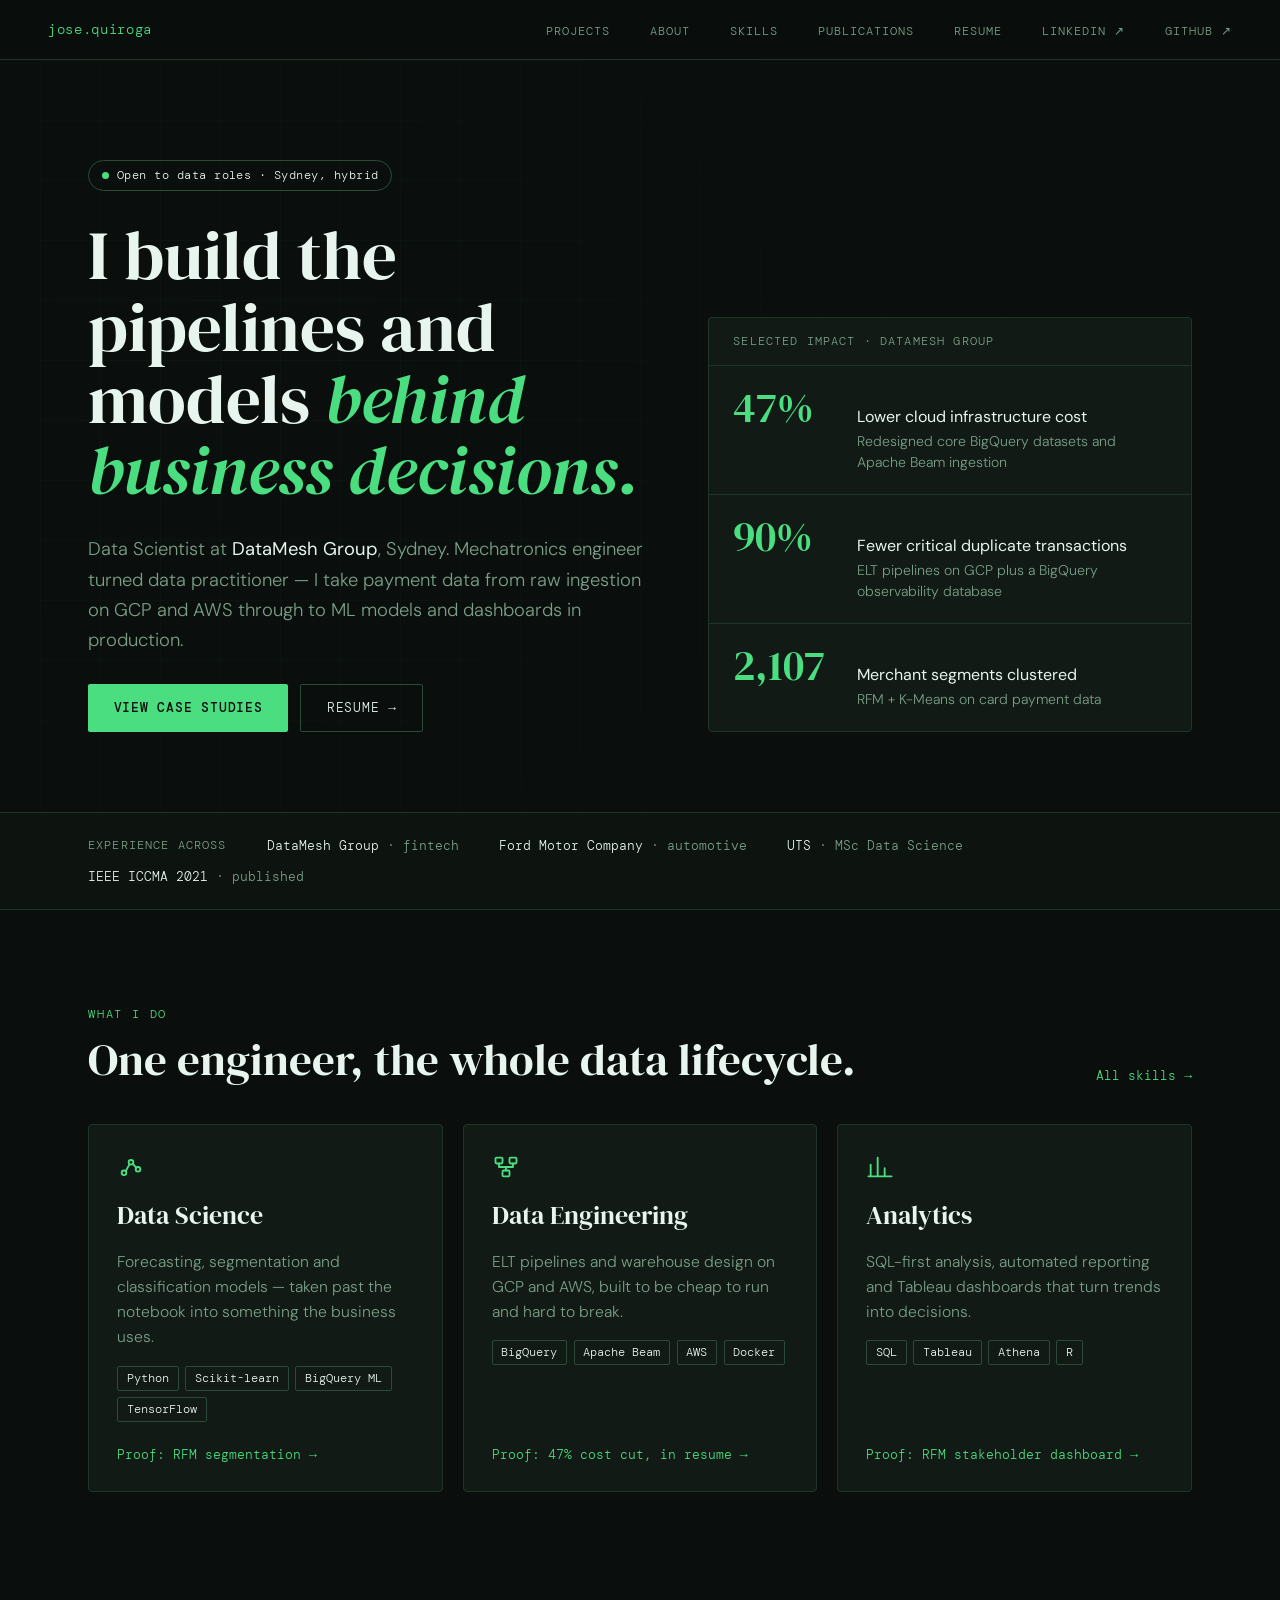
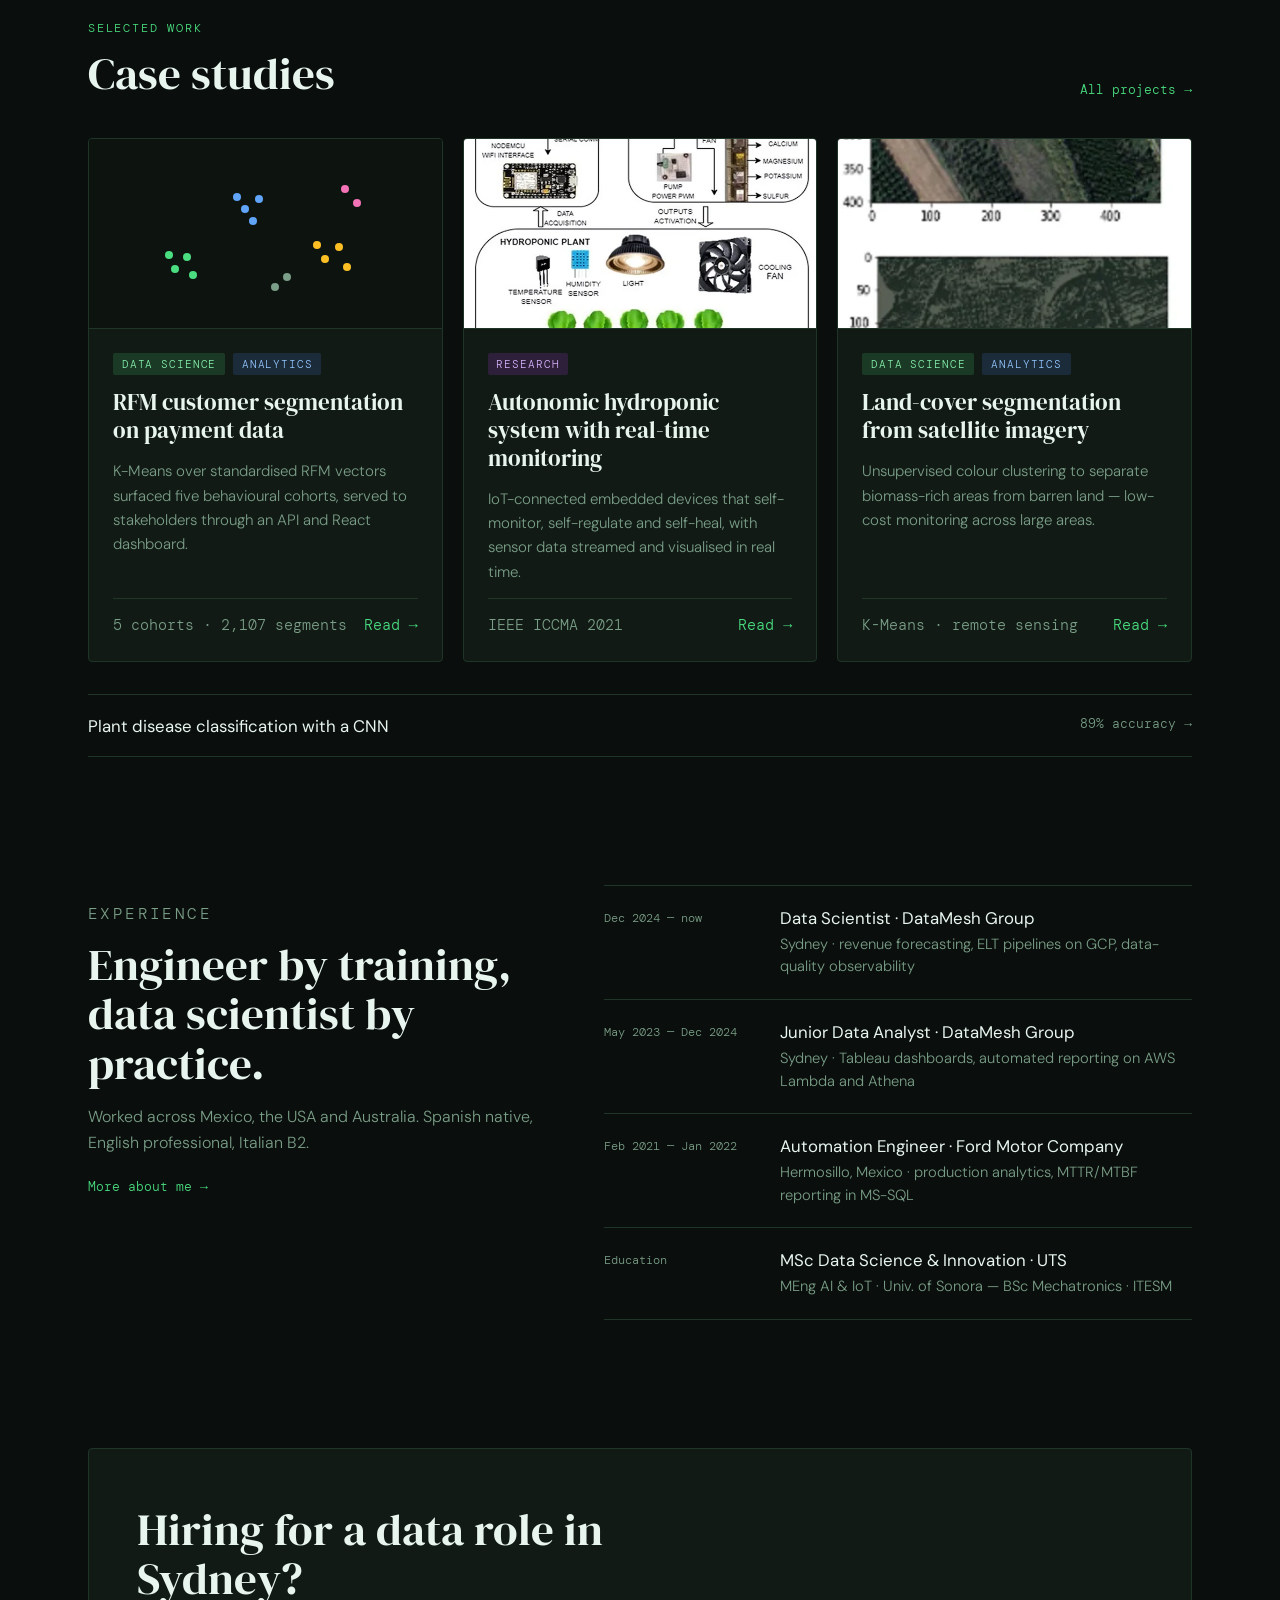
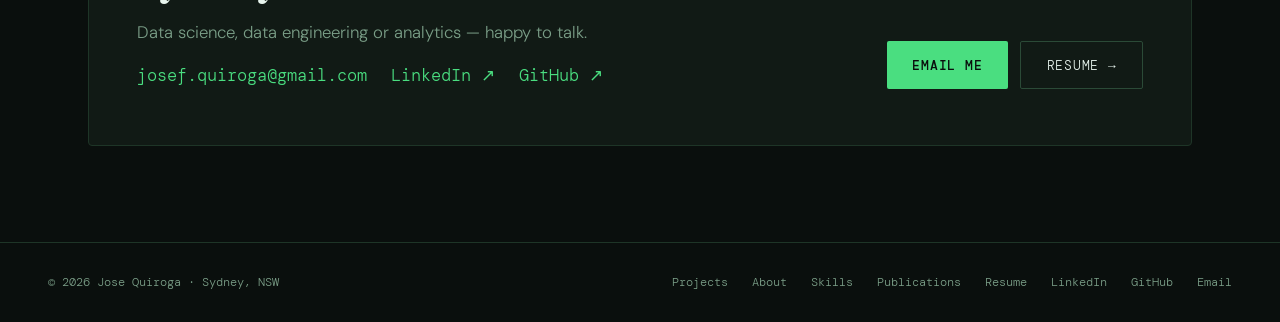
==== commit 647df473: "Changed project" ====
--- a/index.html
+++ b/index.html
@@ -250,13 +250,13 @@
             <p class="case-result"><span>5 cohorts · 2,107 segments</span><span>Read →</span></p>
           </div>
         </a>
-        <a href="projects/plant-disease.html" class="case reveal">
-          <div class="case-thumb"><img src="images/pic01.webp" alt="" width="1600" height="1469" loading="lazy" decoding="async" /></div>
+        <a href="projects/hydroponic.html" class="case reveal">
+          <div class="case-thumb"><img src="images/pic02.webp" alt="" width="656" height="987" loading="lazy" decoding="async" /></div>
           <div class="case-body">
-            <div class="role-tags"><span class="role-tag role-ds">Data Science</span></div>
-            <h3>Plant disease classification with a CNN</h3>
-            <p>End-to-end TensorFlow pipeline — augmentation, architecture, training and evaluation — for automated leaf-disease detection.</p>
-            <p class="case-result"><span>89% accuracy · 20k+ images</span><span>Read →</span></p>
+            <div class="role-tags"><span class="role-tag role-rs">Research</span></div>
+            <h3>Autonomic hydroponic system with real-time monitoring</h3>
+            <p>IoT-connected embedded devices that self-monitor, self-regulate and self-heal, with sensor data streamed and visualised in real time.</p>
+            <p class="case-result"><span>IEEE ICCMA 2021</span><span>Read →</span></p>
           </div>
         </a>
         <a href="projects/satellite.html" class="case reveal">
@@ -273,7 +273,7 @@
              Use role-tag role-de. -->
       </div>
       <ul class="more">
-        <li><a href="projects/hydroponic.html" class="reveal"><span>Autonomic hydroponic system — IoT and real-time monitoring</span><span>IEEE ICCMA 2021 →</span></a></li>
+        <li><a href="projects/plant-disease.html" class="reveal"><span>Plant disease classification with a CNN</span><span>89% accuracy →</span></a></li>
       </ul>
     </section>
 
